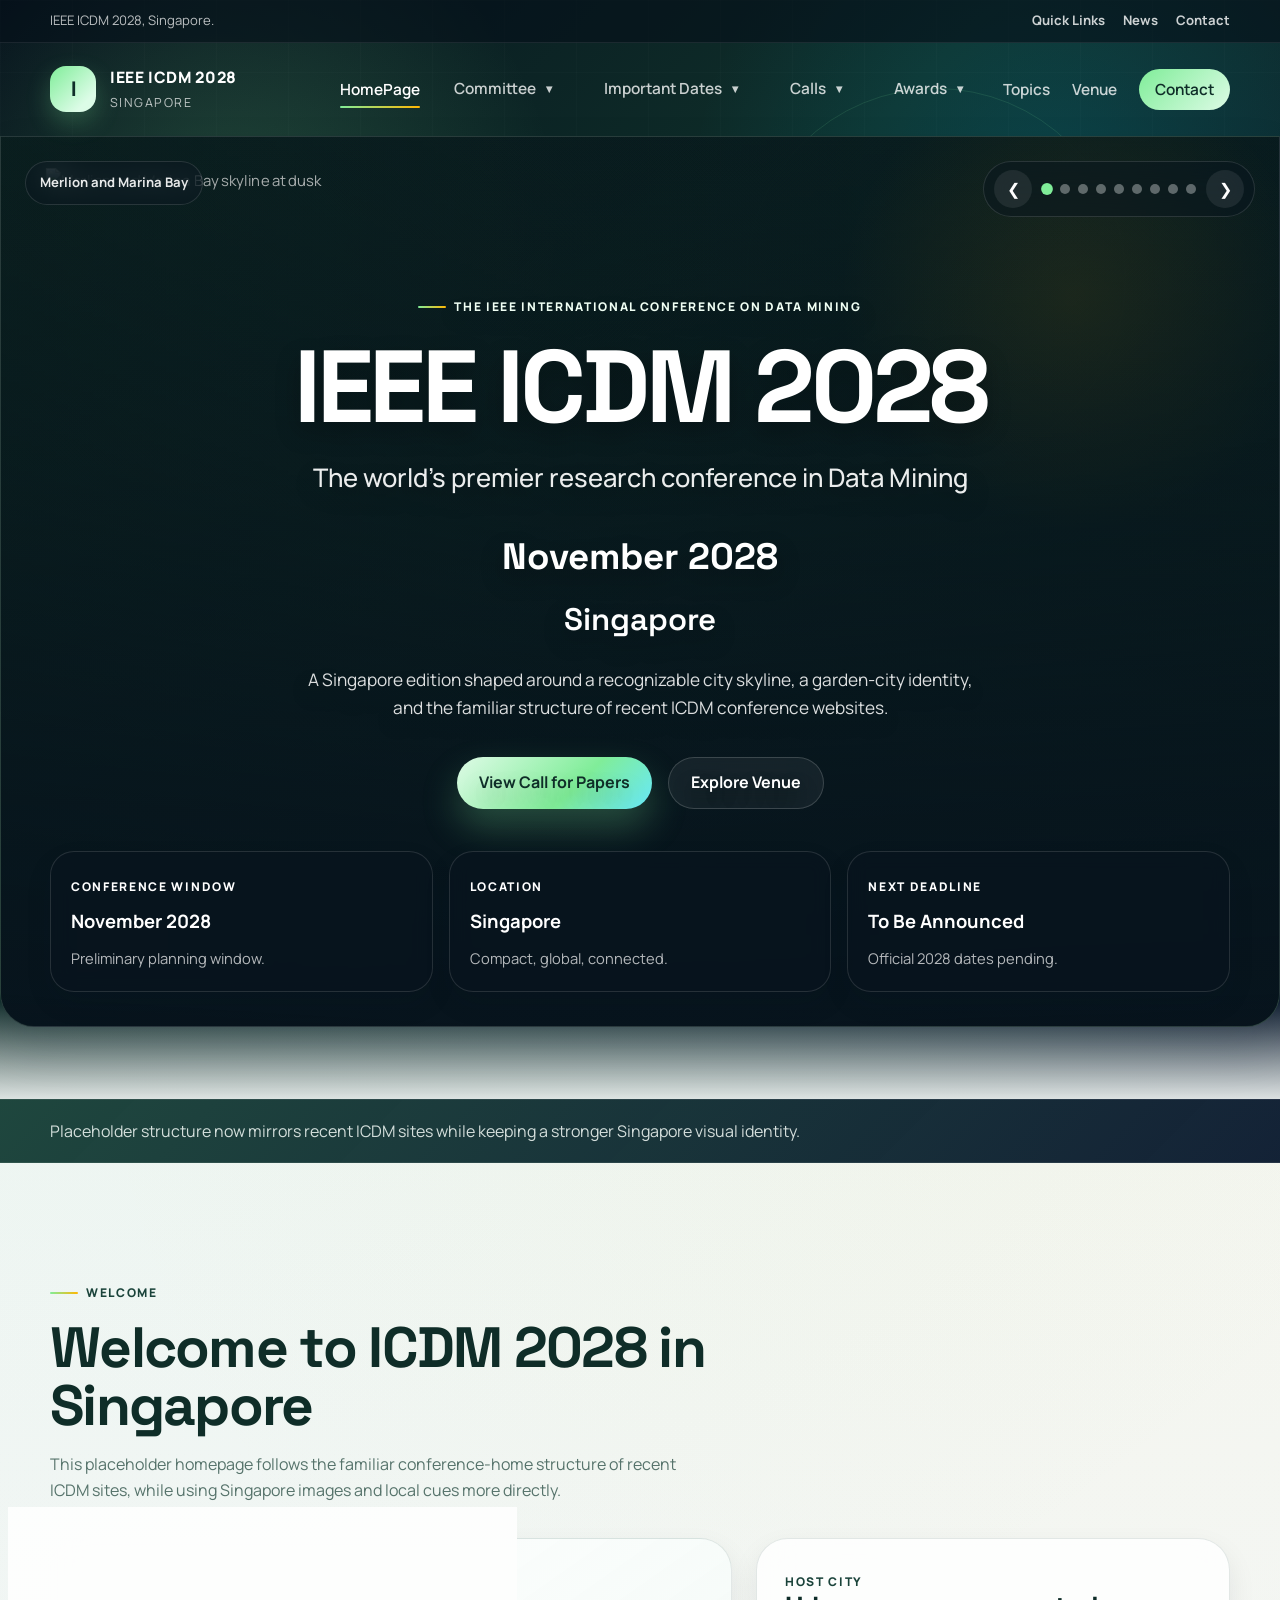
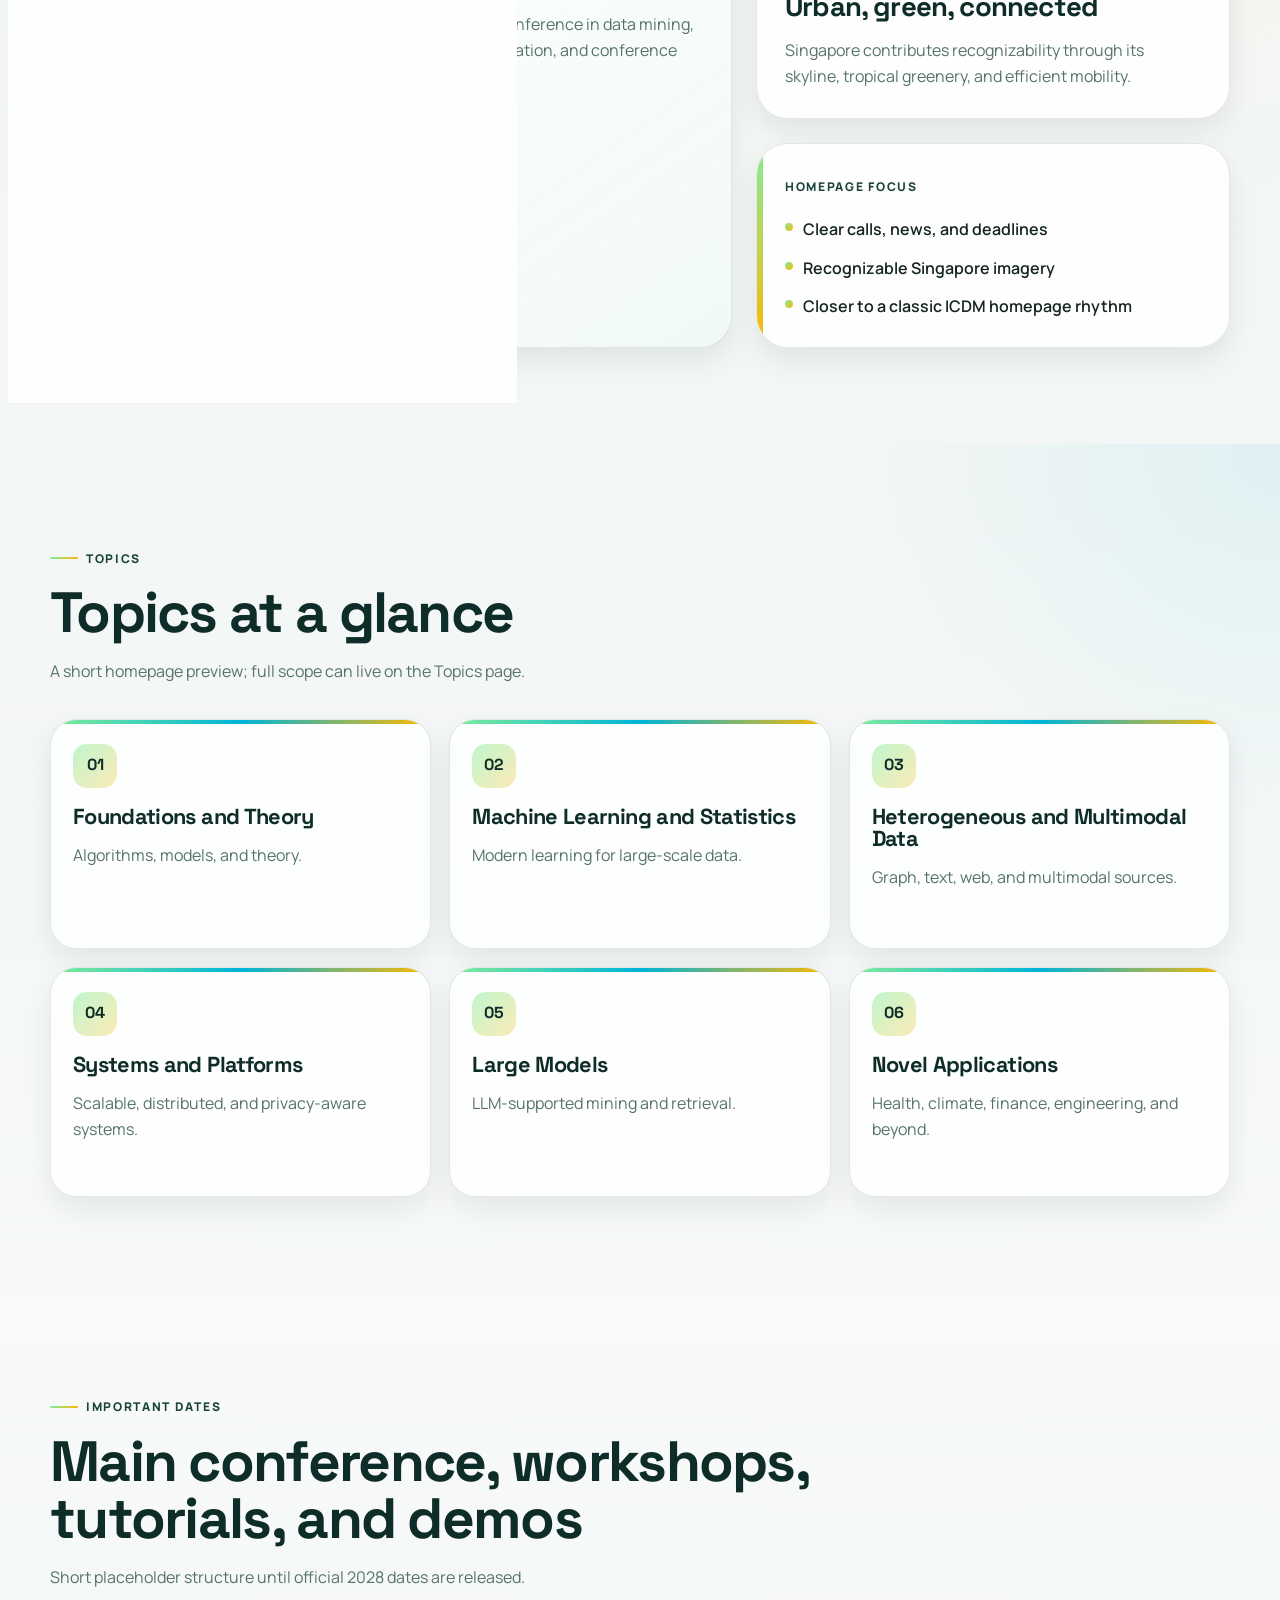
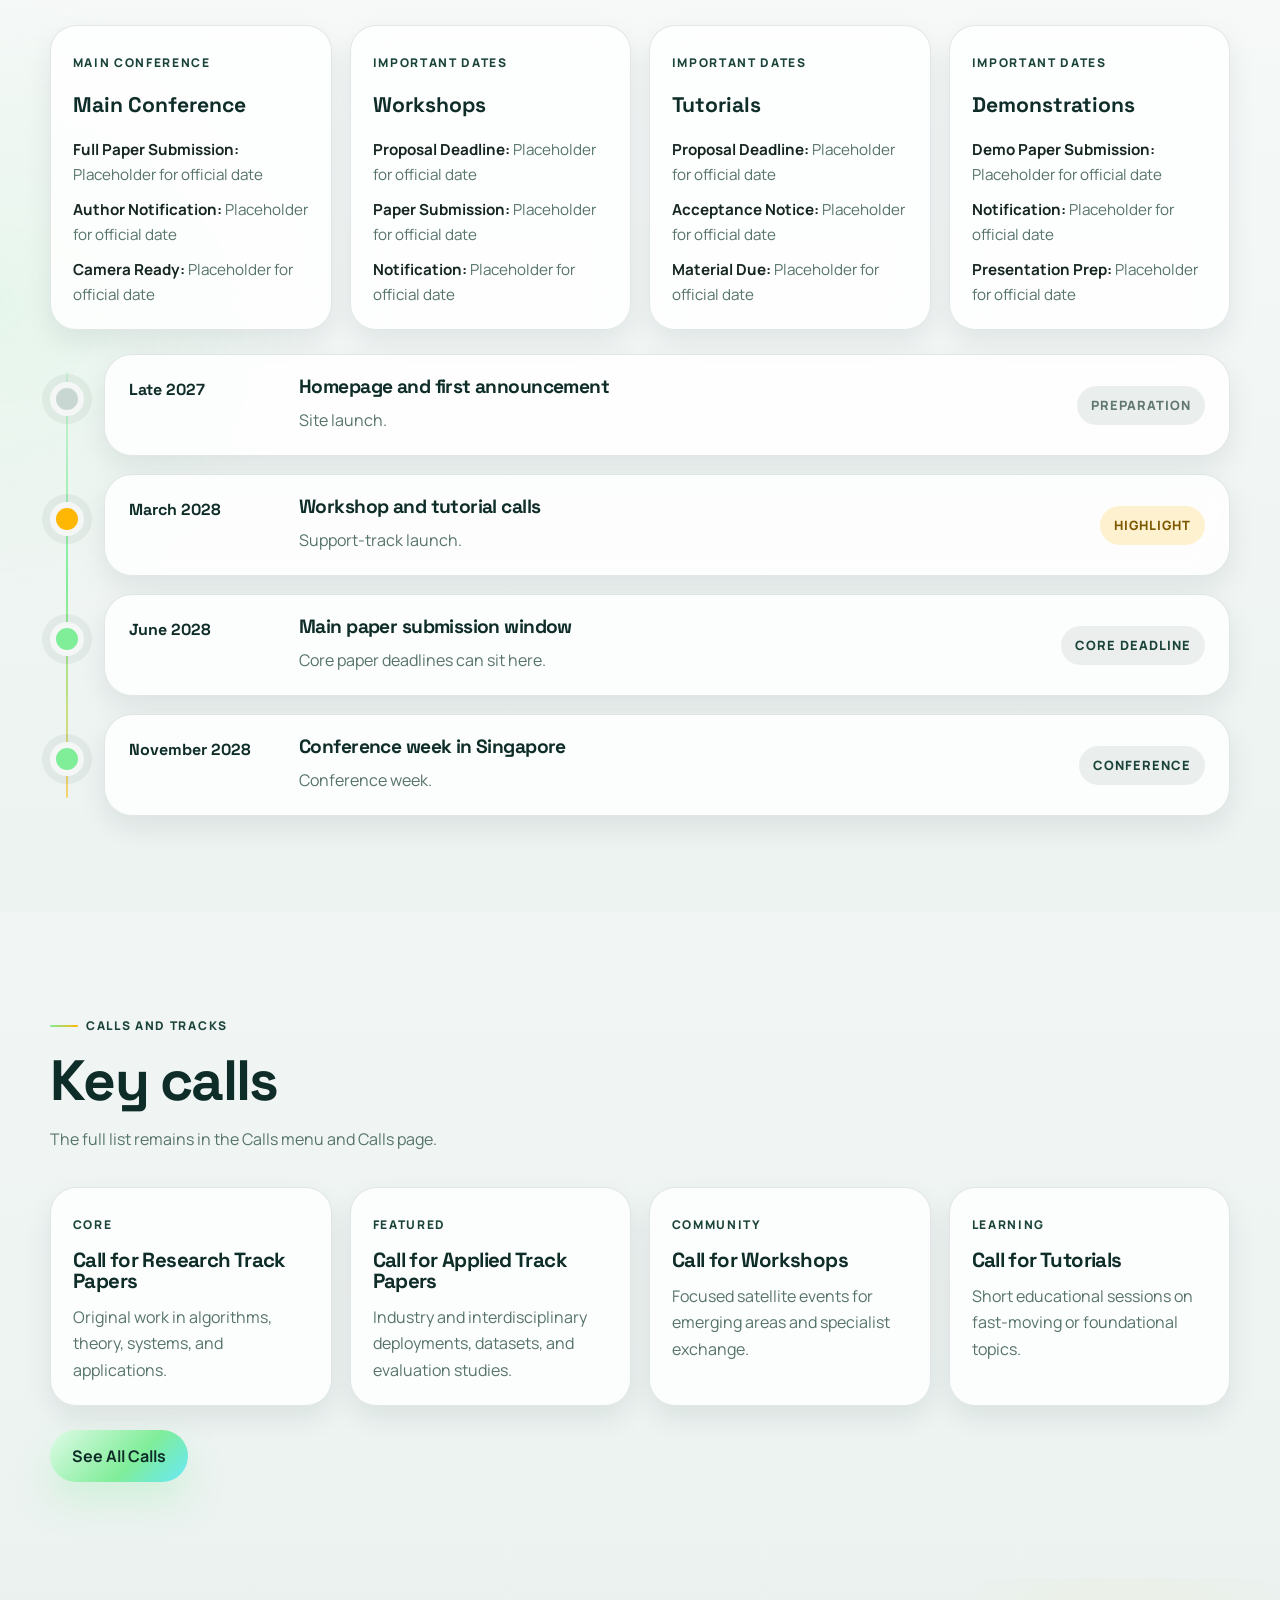
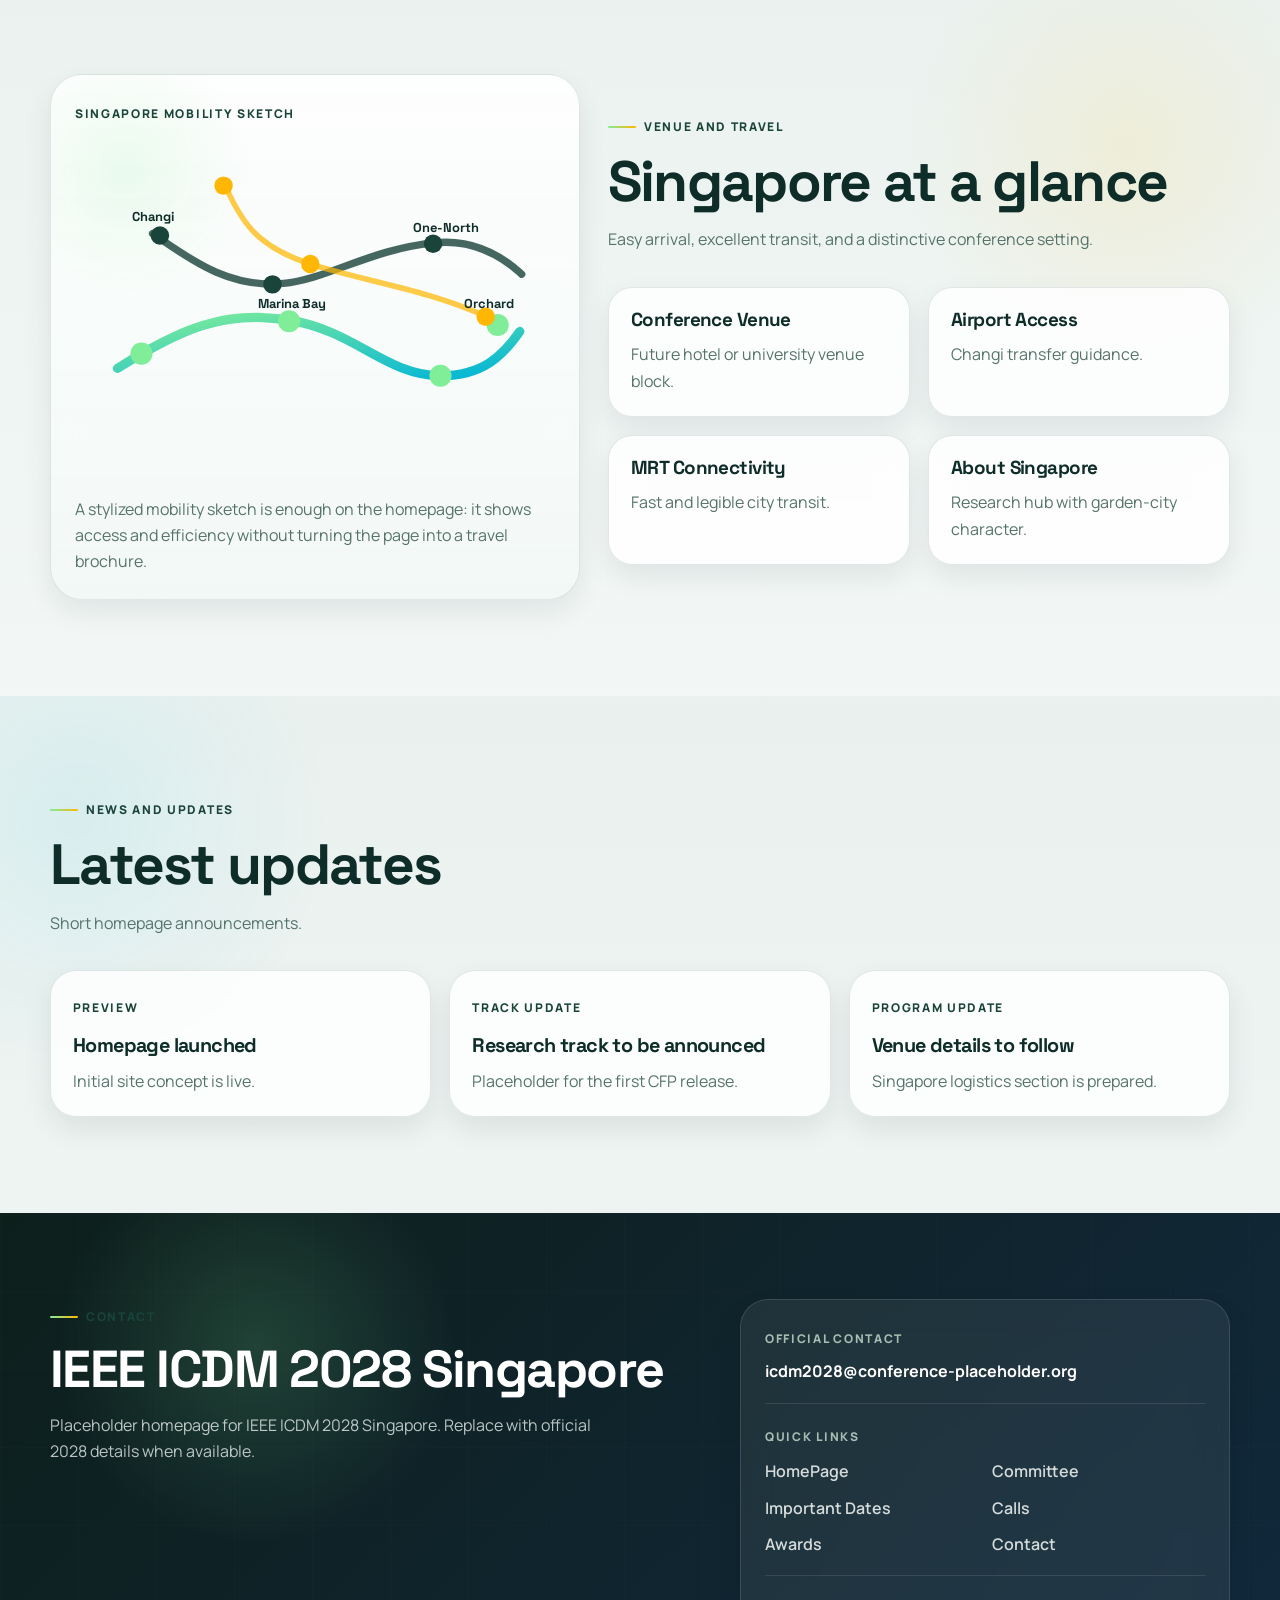
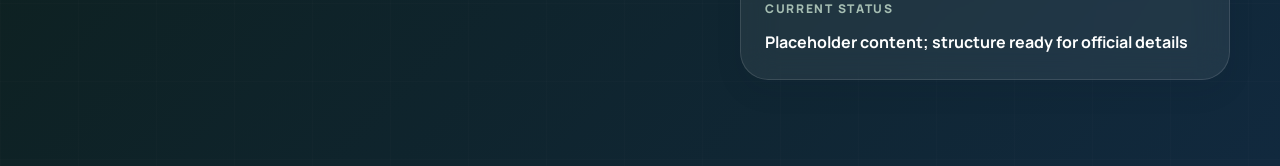
==== index.html @ 5e73f650 "Add files via upload" ====
<!DOCTYPE html>
<html lang="en">
<head>
  <meta charset="UTF-8">
  <meta name="viewport" content="width=device-width, initial-scale=1.0">
  <meta name="description" content="Preliminary ICDM 2028 Singapore website concept combining garden-city ecology and premium tech aesthetics.">
  <title>IEEE ICDM 2028 | Singapore</title>
  <link rel="preconnect" href="https://fonts.googleapis.com">
  <link rel="preconnect" href="https://fonts.gstatic.com" crossorigin>
  <link href="https://fonts.googleapis.com/css2?family=Manrope:wght@400;500;600;700;800&family=Space+Grotesk:wght@500;700&display=swap" rel="stylesheet">
  <link rel="stylesheet" href="./styles.css">
</head>
<body>
  <div class="site-shell">
    <header class="site-header" id="top">
      <div class="utility-bar">
        <div class="container utility-inner">
          <p class="utility-copy">IEEE ICDM 2028, Singapore.</p>
          <div class="utility-links">
            <a href="#quick-links">Quick Links</a>
            <a href="#news">News</a>
            <a href="#contact">Contact</a>
          </div>
        </div>
      </div>
      <div class="container header-inner">
        <a class="brand" href="#top" aria-label="ICDM 2028 home">
          <span class="brand-mark">I</span>
          <span class="brand-text">
            <strong>IEEE ICDM 2028</strong>
            <span>Singapore</span>
          </span>
        </a>
        <button class="menu-toggle" type="button" aria-expanded="false" aria-controls="site-nav">
          <span></span>
          <span></span>
          <span></span>
          <span class="sr-only">Toggle navigation</span>
        </button>
        <nav class="site-nav" id="site-nav" aria-label="Primary">
          <ul class="nav-list">
            <li class="nav-item"><a class="nav-link" href="./index.html">HomePage</a></li>
            <li class="nav-item has-menu">
              <div class="nav-combo">
                <a class="nav-link nav-link-parent" href="./committee.html">Committee</a>
                <button class="nav-caret submenu-toggle" type="button" aria-expanded="false" aria-label="Open Committee menu">&#9662;</button>
              </div>
              <div class="nav-dropdown">
                <a href="./committee.html#organization-committee">Organization Committee</a>
                <a href="./committee.html#steering-committee">Steering Committee</a>
                <a href="./committee.html#award-committee">Award Committee</a>
                <a href="./committee.html#local-committee">Local Committee</a>
                <a href="./committee.html#program-committee">Program Committee</a>
              </div>
            </li>
            <li class="nav-item has-menu">
              <div class="nav-combo">
                <a class="nav-link nav-link-parent" href="./important-dates.html">Important Dates</a>
                <button class="nav-caret submenu-toggle" type="button" aria-expanded="false" aria-label="Open Important Dates menu">&#9662;</button>
              </div>
              <div class="nav-dropdown">
                <a href="./important-dates.html#main-conference">Main Conference</a>
                <a href="./important-dates.html#workshops">Workshops</a>
                <a href="./important-dates.html#tutorials">Tutorials</a>
                <a href="./important-dates.html#demonstrations">Demonstrations</a>
              </div>
            </li>
            <li class="nav-item has-menu">
              <div class="nav-combo">
                <a class="nav-link nav-link-parent" href="./calls.html">Calls</a>
                <button class="nav-caret submenu-toggle" type="button" aria-expanded="false" aria-label="Open Calls menu">&#9662;</button>
              </div>
              <div class="nav-dropdown nav-dropdown-wide">
                <a href="./calls.html#call-for-research-track-papers">Call for Research Track Papers</a>
                <a href="./calls.html#call-for-applied-track-papers">Call for Applied Track Papers</a>
                <a href="./calls.html#call-for-workshops">Call for Workshops</a>
                <a href="./calls.html#call-for-tutorials">Call for Tutorials</a>
                <a href="./calls.html#call-for-demos">Call for Demos</a>
                <a href="./calls.html#call-for-bluesky-track-papers">Call for BlueSky Track Papers</a>
                <a href="./calls.html#call-for-phd-forum">Call for PhD Forum</a>
                <a href="./calls.html#call-for-education-forum">Call for Education Forum</a>
                <a href="./calls.html#call-for-teen-research-symposium-en">Call for Teen Research Symposium (EN)</a>
                <a href="./calls.html#call-for-teen-research-symposium-cn">Call for Teen Research Symposium (CN)</a>
                <a href="./calls.html#call-for-sponsorship-en">Call for Sponsorship (EN)</a>
                <a href="./calls.html#call-for-sponsorship-cn">Call for Sponsorship (CN)</a>
                <a href="./calls.html#call-for-paper-poster-png">Call for Paper Poster (png)</a>
              </div>
            </li>
            <li class="nav-item has-menu">
              <div class="nav-combo">
                <a class="nav-link nav-link-parent" href="./awards.html">Awards</a>
                <button class="nav-caret submenu-toggle" type="button" aria-expanded="false" aria-label="Open Awards menu">&#9662;</button>
              </div>
              <div class="nav-dropdown nav-dropdown-wide">
                <a href="./awards.html#icdm-tao-li-awards">ICDM Tao Li Awards</a>
                <a href="./awards.html#icdm-paper-awards">ICDM Paper Awards</a>
                <a href="./awards.html#icdm-contribution-awards">ICDM Contribution Awards</a>
                <a href="./awards.html#icdm-female-scholar-student-awards">ICDM Female Scholar/Student Awards</a>
                <a href="./awards.html#icdm-poster-awards">ICDM Poster Awards</a>
                <a href="./awards.html#icdm-education-awards">ICDM Education Awards</a>
                <a href="./awards.html#icdm-phd-forum-awards">ICDM PhD Forum Awards</a>
                <a href="./awards.html#icdm-teen-research-awards">ICDM Teen Research Awards</a>
                <a href="./awards.html#ccc-blue-sky-awards">CCC Blue-Sky Awards</a>
              </div>
            </li>
            <li class="nav-item"><a class="nav-link" href="./topics.html">Topics</a></li>
            <li class="nav-item"><a class="nav-link" href="./venue.html">Venue</a></li>
            <li class="nav-item"><a class="nav-link nav-link-accent" href="./contact.html">Contact</a></li>
          </ul>
        </nav>
      </div>
    </header>

    <main>
      <section class="hero">
        <div class="hero-grid" aria-hidden="true"></div>
        <div class="hero-orbit hero-orbit-a" aria-hidden="true"></div>
        <div class="hero-orbit hero-orbit-b" aria-hidden="true"></div>
        <div class="hero-banner" data-reveal>
          <div class="hero-banner-media" aria-label="Singapore background image slider">
            <figure class="hero-slide is-active" style="--slide-image: url('./assets/images/gallery-singapore-02.jpg');">
              <img class="hero-banner-photo" src="./assets/images/gallery-singapore-02.jpg" alt="Merlion and Marina Bay skyline at dusk" loading="eager" decoding="async" onerror="this.onerror=null;this.src='./assets/images/singapore-marina-fallback.svg';">
              <figcaption>Merlion and Marina Bay</figcaption>
            </figure>
            <figure class="hero-slide" style="--slide-image: url('./assets/images/gallery-singapore-03.jpg');">
              <img class="hero-banner-photo" src="./assets/images/gallery-singapore-03.jpg" alt="Jewel Rain Vortex viewed from the main atrium" loading="lazy" decoding="async" onerror="this.onerror=null;this.src='./assets/images/singapore-gardens-fallback.svg';">
              <figcaption>Jewel Rain Vortex</figcaption>
            </figure>
            <figure class="hero-slide" style="--slide-image: url('./assets/images/gallery-singapore-04.jpg');">
              <img class="hero-banner-photo" src="./assets/images/gallery-singapore-04.jpg" alt="Vertical greenery integrated into a modern Singapore building" loading="lazy" decoding="async">
              <figcaption>Vertical Greenery</figcaption>
            </figure>
            <figure class="hero-slide" style="--slide-image: url('./assets/images/gallery-singapore-01.jpg');">
              <img class="hero-banner-photo" src="./assets/images/gallery-singapore-01.jpg" alt="Colonial courtyard fountain in Singapore" loading="lazy" decoding="async">
              <figcaption>Courtyard Fountain</figcaption>
            </figure>
            <figure class="hero-slide" style="--slide-image: url('./assets/images/gallery-singapore-05.jpg');">
              <img class="hero-banner-photo" src="./assets/images/gallery-singapore-05.jpg" alt="Historic facade with colorful shutters in Singapore" loading="lazy" decoding="async">
              <figcaption>Colorful Facade</figcaption>
            </figure>
            <figure class="hero-slide" style="--slide-image: url('./assets/images/gallery-singapore-06.jpg');">
              <img class="hero-banner-photo" src="./assets/images/gallery-singapore-06.jpg" alt="Marina Bay Sands in close-up view" loading="lazy" decoding="async">
              <figcaption>Marina Bay Sands</figcaption>
            </figure>
            <figure class="hero-slide" style="--slide-image: url('./assets/images/gallery-singapore-07.jpg');">
              <img class="hero-banner-photo" src="./assets/images/gallery-singapore-07.jpg" alt="St. Andrew's Cathedral surrounded by greenery in Singapore" loading="lazy" decoding="async">
              <figcaption>St. Andrew's Cathedral</figcaption>
            </figure>
            <figure class="hero-slide" style="--slide-image: url('./assets/images/gallery-singapore-08.jpg');">
              <img class="hero-banner-photo" src="./assets/images/gallery-singapore-08.jpg" alt="Garden canopy framed by circular architecture in Singapore" loading="lazy" decoding="async">
              <figcaption>Garden Canopy</figcaption>
            </figure>
            <figure class="hero-slide" style="--slide-image: url('./assets/images/gallery-singapore-09.jpg');">
              <img class="hero-banner-photo" src="./assets/images/gallery-singapore-09.jpg" alt="Jewel Rain Vortex seen through tropical foliage" loading="lazy" decoding="async">
              <figcaption>Jewel Through the Trees</figcaption>
            </figure>
            <div class="hero-slider-controls">
              <button class="hero-slider-btn" type="button" data-hero-prev aria-label="Previous background image">&#10094;</button>
              <div class="hero-slider-dots" role="tablist" aria-label="Hero background images">
                <button class="hero-slider-dot is-active" type="button" data-hero-dot="0" aria-label="Show image 1" aria-current="true"></button>
                <button class="hero-slider-dot" type="button" data-hero-dot="1" aria-label="Show image 2"></button>
                <button class="hero-slider-dot" type="button" data-hero-dot="2" aria-label="Show image 3"></button>
                <button class="hero-slider-dot" type="button" data-hero-dot="3" aria-label="Show image 4"></button>
                <button class="hero-slider-dot" type="button" data-hero-dot="4" aria-label="Show image 5"></button>
                <button class="hero-slider-dot" type="button" data-hero-dot="5" aria-label="Show image 6"></button>
                <button class="hero-slider-dot" type="button" data-hero-dot="6" aria-label="Show image 7"></button>
                <button class="hero-slider-dot" type="button" data-hero-dot="7" aria-label="Show image 8"></button>
                <button class="hero-slider-dot" type="button" data-hero-dot="8" aria-label="Show image 9"></button>
              </div>
              <button class="hero-slider-btn" type="button" data-hero-next aria-label="Next background image">&#10095;</button>
            </div>
          </div>
          <div class="hero-banner-shade" aria-hidden="true"></div>
          <div class="container hero-banner-inner">
            <div class="hero-banner-copy">
              <span class="eyebrow">The IEEE International Conference on Data Mining</span>
              <h1>IEEE ICDM 2028</h1>
              <p class="hero-tagline">The world's premier research conference in Data Mining</p>
              <div class="hero-place">
                <strong>November 2028</strong>
                <span>Singapore</span>
              </div>
              <p class="hero-lead">
                A Singapore edition shaped around a recognizable city skyline, a garden-city identity, and the familiar structure of recent ICDM conference websites.
              </p>
              <div class="hero-actions">
                <a class="btn btn-primary" href="./calls.html">View Call for Papers</a>
                <a class="btn btn-secondary" href="./venue.html">Explore Venue</a>
              </div>
            </div>
            <div class="hero-stats">
              <article class="stat-card">
                <span class="stat-label">Conference Window</span>
                <strong>November 2028</strong>
                <p>Preliminary planning window.</p>
              </article>
              <article class="stat-card">
                <span class="stat-label">Location</span>
                <strong>Singapore</strong>
                <p>Compact, global, connected.</p>
              </article>
              <article class="stat-card stat-card-highlight">
                <span class="stat-label">Next Deadline</span>
                <strong>To Be Announced</strong>
                <p>Official 2028 dates pending.</p>
              </article>
            </div>
          </div>
        </div>
      </section>

      <section class="notice-band">
        <div class="container">
          <p>
            Placeholder structure now mirrors recent ICDM sites while keeping a stronger Singapore visual identity.
          </p>
        </div>
      </section>

      <section class="section section-overview" id="overview">
        <div class="container">
          <div class="section-head" data-reveal>
            <span class="section-kicker">Welcome</span>
            <h2 class="section-title">Welcome to ICDM 2028 in Singapore</h2>
            <p class="section-copy">This placeholder homepage follows the familiar conference-home structure of recent ICDM sites, while using Singapore images and local cues more directly.</p>
          </div>
          <div class="overview-grid">
            <article class="overview-card overview-card-main" data-reveal>
              <h3>Conference Snapshot</h3>
              <p>IEEE ICDM 2028 is framed here as a focused international conference in data mining, with direct access to committees, dates, calls, venue information, and conference updates.</p>
            </article>
            <aside class="overview-stack" data-reveal>
              <article class="overview-card">
                <span class="mini-label">Host City</span>
                <h3>Urban, green, connected</h3>
                <p>Singapore contributes recognizability through its skyline, tropical greenery, and efficient mobility.</p>
              </article>
              <article class="overview-card overview-card-accent">
                <span class="mini-label">Homepage Focus</span>
                <ul class="feature-list">
                  <li>Clear calls, news, and deadlines</li>
                  <li>Recognizable Singapore imagery</li>
                  <li>Closer to a classic ICDM homepage rhythm</li>
                </ul>
              </article>
            </aside>
          </div>
        </div>
      </section>

      <section class="section section-topics" id="topics">
        <div class="container">
          <div class="section-head" data-reveal>
            <span class="section-kicker">Topics</span>
            <h2 class="section-title">Topics at a glance</h2>
            <p class="section-copy">A short homepage preview; full scope can live on the Topics page.</p>
          </div>
          <div class="topic-grid">
            <article class="topic-card" data-reveal>
              <span class="topic-index">01</span>
              <h3>Foundations and Theory</h3>
              <p>Algorithms, models, and theory.</p>
            </article>
            <article class="topic-card" data-reveal>
              <span class="topic-index">02</span>
              <h3>Machine Learning and Statistics</h3>
              <p>Modern learning for large-scale data.</p>
            </article>
            <article class="topic-card" data-reveal>
              <span class="topic-index">03</span>
              <h3>Heterogeneous and Multimodal Data</h3>
              <p>Graph, text, web, and multimodal sources.</p>
            </article>
            <article class="topic-card" data-reveal>
              <span class="topic-index">04</span>
              <h3>Systems and Platforms</h3>
              <p>Scalable, distributed, and privacy-aware systems.</p>
            </article>
            <article class="topic-card" data-reveal>
              <span class="topic-index">05</span>
              <h3>Large Models</h3>
              <p>LLM-supported mining and retrieval.</p>
            </article>
            <article class="topic-card" data-reveal>
              <span class="topic-index">06</span>
              <h3>Novel Applications</h3>
              <p>Health, climate, finance, engineering, and beyond.</p>
            </article>
          </div>
        </div>
      </section>

      <section class="section section-dates" id="dates">
        <div class="container">
          <div class="section-head" data-reveal>
            <span class="section-kicker">Important Dates</span>
            <h2 class="section-title">Main conference, workshops, tutorials, and demos</h2>
            <p class="section-copy">Short placeholder structure until official 2028 dates are released.</p>
          </div>
          <div class="date-groups">
            <article class="date-panel" id="dates-main" data-reveal>
              <span class="mini-label">Main Conference</span>
              <h3>Main Conference</h3>
              <ul class="meta-list">
                <li><strong>Full Paper Submission:</strong> Placeholder for official date</li>
                <li><strong>Author Notification:</strong> Placeholder for official date</li>
                <li><strong>Camera Ready:</strong> Placeholder for official date</li>
              </ul>
            </article>
            <article class="date-panel" id="dates-workshop" data-reveal>
              <span class="mini-label">Important Dates</span>
              <h3>Workshops</h3>
              <ul class="meta-list">
                <li><strong>Proposal Deadline:</strong> Placeholder for official date</li>
                <li><strong>Paper Submission:</strong> Placeholder for official date</li>
                <li><strong>Notification:</strong> Placeholder for official date</li>
              </ul>
            </article>
            <article class="date-panel" id="dates-tutorial" data-reveal>
              <span class="mini-label">Important Dates</span>
              <h3>Tutorials</h3>
              <ul class="meta-list">
                <li><strong>Proposal Deadline:</strong> Placeholder for official date</li>
                <li><strong>Acceptance Notice:</strong> Placeholder for official date</li>
                <li><strong>Material Due:</strong> Placeholder for official date</li>
              </ul>
            </article>
            <article class="date-panel" id="dates-demo" data-reveal>
              <span class="mini-label">Important Dates</span>
              <h3>Demonstrations</h3>
              <ul class="meta-list">
                <li><strong>Demo Paper Submission:</strong> Placeholder for official date</li>
                <li><strong>Notification:</strong> Placeholder for official date</li>
                <li><strong>Presentation Prep:</strong> Placeholder for official date</li>
              </ul>
            </article>
          </div>
          <div class="timeline" data-reveal>
            <article class="timeline-item" data-state="done">
              <span class="timeline-dot" aria-hidden="true"></span>
              <div class="timeline-content">
                <div class="timeline-date">Late 2027</div>
                <div class="timeline-body">
                  <h3>Homepage and first announcement</h3>
                  <p>Site launch.</p>
                </div>
                <span class="timeline-status">Preparation</span>
              </div>
            </article>
            <article class="timeline-item" data-state="live">
              <span class="timeline-dot" aria-hidden="true"></span>
              <div class="timeline-content">
                <div class="timeline-date">March 2028</div>
                <div class="timeline-body">
                  <h3>Workshop and tutorial calls</h3>
                  <p>Support-track launch.</p>
                </div>
                <span class="timeline-status">Highlight</span>
              </div>
            </article>
            <article class="timeline-item" data-state="upcoming">
              <span class="timeline-dot" aria-hidden="true"></span>
              <div class="timeline-content">
                <div class="timeline-date">June 2028</div>
                <div class="timeline-body">
                  <h3>Main paper submission window</h3>
                  <p>Core paper deadlines can sit here.</p>
                </div>
                <span class="timeline-status">Core Deadline</span>
              </div>
            </article>
            <article class="timeline-item" data-state="upcoming">
              <span class="timeline-dot" aria-hidden="true"></span>
              <div class="timeline-content">
                <div class="timeline-date">November 2028</div>
                <div class="timeline-body">
                  <h3>Conference week in Singapore</h3>
                  <p>Conference week.</p>
                </div>
                <span class="timeline-status">Conference</span>
              </div>
            </article>
          </div>
        </div>
      </section>

      <section class="section section-calls" id="calls">
        <div class="container">
          <div class="section-head" data-reveal>
            <span class="section-kicker">Calls and Tracks</span>
            <h2 class="section-title">Key calls</h2>
            <p class="section-copy">The full list remains in the Calls menu and Calls page.</p>
          </div>
          <div class="call-grid">
            <article class="call-card" id="call-research" data-reveal><span class="pill">Core</span><h3>Call for Research Track Papers</h3><p>Original work in algorithms, theory, systems, and applications.</p></article>
            <article class="call-card" id="call-applied" data-reveal><span class="pill">Featured</span><h3>Call for Applied Track Papers</h3><p>Industry and interdisciplinary deployments, datasets, and evaluation studies.</p></article>
            <article class="call-card" id="call-workshops" data-reveal><span class="pill">Community</span><h3>Call for Workshops</h3><p>Focused satellite events for emerging areas and specialist exchange.</p></article>
            <article class="call-card" id="call-tutorials" data-reveal><span class="pill">Learning</span><h3>Call for Tutorials</h3><p>Short educational sessions on fast-moving or foundational topics.</p></article>
          </div>
          <div class="section-cta" data-reveal>
            <a class="btn btn-primary" href="./calls.html">See All Calls</a>
          </div>
        </div>
      </section>

      <section class="section section-venue" id="venue">
        <div class="container venue-grid">
          <div class="venue-visual" data-reveal>
            <div class="venue-map-card">
              <div class="map-label">Singapore Mobility Sketch</div>
              <svg viewBox="0 0 520 360" aria-hidden="true">
                <defs>
                  <linearGradient id="mrtGlow" x1="0%" y1="0%" x2="100%" y2="100%">
                    <stop offset="0%" stop-color="#80ED99"></stop>
                    <stop offset="100%" stop-color="#00B4D8"></stop>
                  </linearGradient>
                </defs>
                <path d="M46 242C114 200 160 178 234 190C304 202 338 250 396 250C442 250 464 228 482 202" fill="none" stroke="url(#mrtGlow)" stroke-width="10" stroke-linecap="round"></path>
                <path d="M84 96C120 120 164 156 226 150C272 146 322 112 390 106C430 102 460 118 484 140" fill="none" stroke="#1A433A" stroke-width="8" stroke-linecap="round" opacity="0.8"></path>
                <path d="M162 42C180 84 198 110 252 128C314 148 380 156 446 186" fill="none" stroke="#FFB703" stroke-width="6" stroke-linecap="round" opacity="0.72"></path>
                <circle cx="92" cy="98" r="10" fill="#1A433A"></circle>
                <circle cx="214" cy="151" r="10" fill="#1A433A"></circle>
                <circle cx="388" cy="107" r="10" fill="#1A433A"></circle>
                <circle cx="72" cy="226" r="12" fill="#80ED99"></circle>
                <circle cx="232" cy="191" r="12" fill="#80ED99"></circle>
                <circle cx="396" cy="250" r="12" fill="#80ED99"></circle>
                <circle cx="458" cy="195" r="12" fill="#80ED99"></circle>
                <circle cx="161" cy="44" r="10" fill="#FFB703"></circle>
                <circle cx="255" cy="129" r="10" fill="#FFB703"></circle>
                <circle cx="445" cy="186" r="10" fill="#FFB703"></circle>
                <text x="62" y="82">Changi</text>
                <text x="198" y="177">Marina Bay</text>
                <text x="366" y="94">One-North</text>
                <text x="421" y="177">Orchard</text>
              </svg>
              <p>
                A stylized mobility sketch is enough on the homepage: it shows access and efficiency without turning the page into a travel brochure.
              </p>
            </div>
          </div>
          <div class="venue-content">
            <div class="section-head" data-reveal>
              <span class="section-kicker">Venue and Travel</span>
              <h2 class="section-title">Singapore at a glance</h2>
              <p class="section-copy">Easy arrival, excellent transit, and a distinctive conference setting.</p>
            </div>
            <div class="travel-grid">
              <article class="travel-card" data-reveal><h3>Conference Venue</h3><p>Future hotel or university venue block.</p></article>
              <article class="travel-card" data-reveal><h3>Airport Access</h3><p>Changi transfer guidance.</p></article>
              <article class="travel-card" data-reveal><h3>MRT Connectivity</h3><p>Fast and legible city transit.</p></article>
              <article class="travel-card" data-reveal><h3>About Singapore</h3><p>Research hub with garden-city character.</p></article>
            </div>
          </div>
        </div>
      </section>

      <section class="section section-news" id="news">
        <div class="container">
          <div class="section-head" data-reveal>
            <span class="section-kicker">News and Updates</span>
            <h2 class="section-title">Latest updates</h2>
            <p class="section-copy">Short homepage announcements.</p>
          </div>
          <div class="news-grid">
            <article class="news-card" data-reveal><span class="news-date">Preview</span><h3>Homepage launched</h3><p>Initial site concept is live.</p></article>
            <article class="news-card" data-reveal><span class="news-date">Track Update</span><h3>Research track to be announced</h3><p>Placeholder for the first CFP release.</p></article>
            <article class="news-card" data-reveal><span class="news-date">Program Update</span><h3>Venue details to follow</h3><p>Singapore logistics section is prepared.</p></article>
          </div>
        </div>
      </section>
    </main>

    <footer class="site-footer" id="contact">
      <div class="container footer-grid">
        <div class="footer-copy">
          <span class="section-kicker">Contact</span>
          <h2>IEEE ICDM 2028 Singapore</h2>
          <p>
            Placeholder homepage for IEEE ICDM 2028 Singapore. Replace with official 2028 details when available.
          </p>
        </div>
        <div class="footer-panel">
          <div class="footer-item">
            <span class="footer-label">Official Contact</span>
            <strong>icdm2028@conference-placeholder.org</strong>
          </div>
          <div class="footer-item">
            <span class="footer-label">Quick Links</span>
            <div class="footer-links">
              <a href="./index.html">HomePage</a>
              <a href="./committee.html">Committee</a>
              <a href="./important-dates.html">Important Dates</a>
              <a href="./calls.html">Calls</a>
              <a href="./awards.html">Awards</a>
              <a href="./contact.html">Contact</a>
            </div>
          </div>
          <div class="footer-item">
            <span class="footer-label">Current Status</span>
            <strong>Placeholder content; structure ready for official details</strong>
          </div>
        </div>
      </div>
    </footer>
  </div>
  <script src="./script.js"></script>
</body>
</html>
---- styles.css ----
:root {
  --bg: #f4f7f6;
  --bg-soft: #e7f0ed;
  --bg-card: rgba(255, 255, 255, 0.82);
  --surface: #ffffff;
  --line: rgba(26, 67, 58, 0.12);
  --line-strong: rgba(26, 67, 58, 0.2);
  --text: #152521;
  --muted: #56736b;
  --forest: #1a433a;
  --forest-deep: #0f2d28;
  --navy: #0a192f;
  --mint: #80ed99;
  --aqua: #00b4d8;
  --gold: #ffb703;
  --shadow: 0 24px 48px rgba(8, 22, 32, 0.14);
  --shadow-soft: 0 12px 28px rgba(8, 22, 32, 0.08);
  --container: min(1180px, calc(100% - 48px));
}

*,
*::before,
*::after {
  box-sizing: border-box;
}

html {
  scroll-behavior: smooth;
}

body {
  margin: 0;
  font-family: "Manrope", sans-serif;
  color: var(--text);
  background:
    radial-gradient(circle at top left, rgba(91, 201, 140, 0.12), transparent 28%),
    radial-gradient(circle at 86% 14%, rgba(244, 211, 94, 0.07), transparent 18%),
    linear-gradient(180deg, #f7faf9 0%, var(--bg) 22%, var(--bg-soft) 100%);
  line-height: 1.65;
  -webkit-font-smoothing: antialiased;
  text-rendering: optimizeLegibility;
}

body.nav-open {
  overflow: hidden;
}

a {
  color: inherit;
  text-decoration: none;
}

button {
  font: inherit;
}

svg {
  display: block;
  width: 100%;
  height: auto;
}

.sr-only {
  position: absolute;
  width: 1px;
  height: 1px;
  padding: 0;
  margin: -1px;
  overflow: hidden;
  clip: rect(0, 0, 0, 0);
  border: 0;
}

.container {
  width: var(--container);
  margin: 0 auto;
}

.site-shell {
  overflow: clip;
}

.site-header {
  position: fixed;
  inset: 0 0 auto;
  z-index: 30;
  transition: background-color 180ms ease, box-shadow 180ms ease, backdrop-filter 180ms ease;
}

.site-header.is-scrolled {
  background: rgba(8, 20, 31, 0.74);
  box-shadow: 0 10px 30px rgba(0, 0, 0, 0.16);
  backdrop-filter: blur(16px);
}

.utility-bar {
  border-bottom: 1px solid rgba(255, 255, 255, 0.08);
  background: rgba(6, 16, 25, 0.64);
}

.utility-inner {
  display: flex;
  align-items: center;
  justify-content: space-between;
  gap: 18px;
  min-height: 42px;
}

.utility-copy {
  margin: 0;
  color: rgba(255, 255, 255, 0.72);
  font-size: 0.82rem;
}

.utility-links {
  display: flex;
  align-items: center;
  gap: 18px;
}

.utility-links a {
  color: rgba(255, 255, 255, 0.8);
  font-size: 0.82rem;
  font-weight: 700;
}

.header-inner {
  display: flex;
  align-items: center;
  justify-content: space-between;
  gap: 20px;
  min-height: 92px;
}

.brand {
  display: inline-flex;
  align-items: center;
  gap: 14px;
  color: #fff;
}

.brand-mark {
  display: inline-grid;
  place-items: center;
  width: 46px;
  height: 46px;
  border-radius: 16px;
  font-family: "Space Grotesk", sans-serif;
  font-size: 1.3rem;
  font-weight: 700;
  color: var(--forest-deep);
  background: linear-gradient(135deg, var(--mint), #dcfce7 78%);
  box-shadow: 0 10px 24px rgba(128, 237, 153, 0.24);
}

.brand-text {
  display: flex;
  flex-direction: column;
  gap: 2px;
}

.brand-text strong {
  font-size: 0.98rem;
  font-weight: 800;
  letter-spacing: 0.04em;
}

.brand-text span {
  font-size: 0.78rem;
  color: rgba(255, 255, 255, 0.72);
  letter-spacing: 0.12em;
  text-transform: uppercase;
}

.site-nav {
  display: flex;
  align-items: center;
}

.nav-list {
  display: flex;
  align-items: center;
  gap: 22px;
  margin: 0;
  padding: 0;
  list-style: none;
}

.nav-item {
  position: relative;
}

.nav-item.has-menu {
  z-index: 2;
}

.nav-item.has-menu::after {
  content: "";
  position: absolute;
  left: 0;
  right: 0;
  top: 100%;
  height: 18px;
  background: transparent;
}

.nav-combo {
  display: flex;
  align-items: center;
  gap: 4px;
  padding: 10px 12px;
  border-radius: 14px;
  transition: background-color 180ms ease;
}

.nav-item.has-menu:hover .nav-combo,
.nav-item.has-menu:focus-within .nav-combo,
.nav-item.has-menu.is-open .nav-combo {
  background: rgba(255, 255, 255, 0.08);
}

.submenu-toggle {
  border: 0;
  padding: 0;
  background: transparent;
  cursor: pointer;
}

.nav-caret {
  display: inline-flex;
  align-items: center;
  justify-content: center;
  min-width: 18px;
  color: rgba(255, 255, 255, 0.78);
  font-size: 0.72rem;
  font-weight: 800;
  transition: color 180ms ease, transform 180ms ease;
}

.nav-item.has-menu:hover .nav-caret,
.nav-item.has-menu:focus-within .nav-caret,
.nav-item.has-menu.is-open .nav-caret,
.nav-link-parent[aria-current="page"] + .nav-caret {
  color: #fff;
}

.nav-item.has-menu.is-open .nav-caret {
  transform: rotate(180deg);
}

.nav-dropdown {
  position: absolute;
  top: calc(100% + 8px);
  right: 0;
  display: grid;
  gap: 6px;
  min-width: 270px;
  padding: 16px;
  border: 1px solid rgba(255, 255, 255, 0.1);
  border-radius: 20px;
  background: rgba(9, 21, 31, 0.96);
  box-shadow: 0 24px 50px rgba(0, 0, 0, 0.28);
  backdrop-filter: blur(20px);
  opacity: 0;
  visibility: hidden;
  pointer-events: none;
  transform: translateY(4px);
  transition: opacity 180ms ease, transform 180ms ease, visibility 180ms ease;
}

.nav-dropdown a {
  display: block;
  padding: 10px 12px;
  border-radius: 14px;
  color: rgba(255, 255, 255, 0.84);
  font-size: 0.9rem;
  font-weight: 600;
}

.nav-dropdown a:hover,
.nav-dropdown a:focus-visible {
  background: rgba(128, 237, 153, 0.08);
  color: #fff;
}

.nav-dropdown-wide {
  min-width: 360px;
}

.nav-item.has-menu:hover .nav-dropdown,
.nav-item.has-menu:focus-within .nav-dropdown,
.nav-item.has-menu.is-open .nav-dropdown {
  opacity: 1;
  visibility: visible;
  pointer-events: auto;
  transform: translateY(0);
}

.nav-link {
  position: relative;
  color: rgba(255, 255, 255, 0.78);
  font-size: 0.96rem;
  font-weight: 600;
  transition: color 180ms ease;
}

.nav-link::after {
  content: "";
  position: absolute;
  left: 0;
  right: 0;
  bottom: -8px;
  height: 2px;
  border-radius: 999px;
  background: linear-gradient(90deg, var(--mint), var(--gold));
  transform: scaleX(0);
  transform-origin: left;
  transition: transform 180ms ease;
}

.nav-link:hover,
.nav-link:focus-visible,
.nav-link[aria-current="page"] {
  color: #fff;
}

.nav-link:hover::after,
.nav-link:focus-visible::after,
.nav-link[aria-current="page"]::after {
  transform: scaleX(1);
}

.nav-link-accent {
  padding: 10px 16px;
  border-radius: 999px;
  color: var(--forest-deep);
  background: linear-gradient(135deg, var(--mint), #ddfbe6);
}

.nav-link-accent[aria-current="page"] {
  color: var(--forest-deep);
}

.nav-link-accent::after {
  display: none;
}

.menu-toggle {
  display: none;
  width: 50px;
  height: 50px;
  border: 1px solid rgba(255, 255, 255, 0.14);
  border-radius: 16px;
  background: rgba(255, 255, 255, 0.04);
  cursor: pointer;
}

.menu-toggle span {
  display: block;
  width: 22px;
  height: 2px;
  margin: 5px auto;
  background: #fff;
  border-radius: 999px;
  transition: transform 180ms ease, opacity 180ms ease;
}

.hero {
  position: relative;
  min-height: auto;
  padding: 136px 0 72px;
  color: #fff;
  background:
    radial-gradient(circle at 18% 20%, rgba(128, 237, 153, 0.2), transparent 24%),
    radial-gradient(circle at 82% 18%, rgba(0, 180, 216, 0.18), transparent 26%),
    linear-gradient(135deg, #07131d 0%, #0f2f2a 42%, #0a192f 100%);
}

.hero::after {
  content: "";
  position: absolute;
  left: 0;
  right: 0;
  bottom: -1px;
  height: 160px;
  background:
    linear-gradient(180deg, rgba(7, 19, 29, 0) 0%, rgba(7, 19, 29, 0.14) 36%, rgba(244, 247, 246, 0.9) 100%),
    radial-gradient(120% 180px at 50% 100%, rgba(128, 237, 153, 0.18), transparent 58%);
  pointer-events: none;
}

.hero-grid {
  position: absolute;
  inset: 0;
  background-image:
    linear-gradient(rgba(255, 255, 255, 0.05) 1px, transparent 1px),
    linear-gradient(90deg, rgba(255, 255, 255, 0.05) 1px, transparent 1px);
  background-size: 72px 72px;
  mask-image: linear-gradient(180deg, rgba(0, 0, 0, 0.78), transparent 86%);
  opacity: 0.45;
}

.hero-orbit {
  position: absolute;
  border-radius: 999px;
  border: 1px solid rgba(128, 237, 153, 0.12);
}

.hero-orbit-a {
  top: 88px;
  right: 12%;
  width: 380px;
  height: 380px;
}

.hero-orbit-b {
  left: -80px;
  bottom: 120px;
  width: 280px;
  height: 280px;
}

.hero-layout {
  position: relative;
  z-index: 2;
  display: grid;
  grid-template-columns: minmax(0, 1.02fr) minmax(0, 0.98fr);
  gap: 46px;
  align-items: center;
}

.hero-banner {
  position: relative;
  z-index: 2;
  min-height: min(860px, calc(100vh - 34px));
  overflow: hidden;
  border: 1px solid rgba(255, 255, 255, 0.12);
  border-radius: 0 0 34px 34px;
  background:
    linear-gradient(135deg, rgba(8, 22, 31, 0.94), rgba(12, 39, 33, 0.92));
  box-shadow: var(--shadow);
}

.hero-banner::before {
  content: "";
  position: absolute;
  inset: 0;
  background:
    linear-gradient(90deg, rgba(18, 56, 46, 0.42) 0%, rgba(18, 56, 46, 0.16) 44%, rgba(10, 25, 47, 0.14) 100%),
    radial-gradient(circle at 84% 18%, rgba(255, 183, 3, 0.16), transparent 18%);
  pointer-events: none;
}

.hero-banner-media,
.hero-banner-shade {
  position: absolute;
  inset: 0;
}

.hero-banner-media {
  overflow: hidden;
}

.hero-slide {
  position: absolute;
  inset: 0;
  margin: 0;
  opacity: 0;
  transition: opacity 520ms ease;
  background:
    linear-gradient(180deg, rgba(8, 18, 26, 0.08), rgba(8, 18, 26, 0.18)),
    var(--slide-image),
    url("./assets/images/singapore-marina-fallback.svg");
  background-size: cover, cover, cover;
  background-position: center, center 44%, center;
}

.hero-slide.is-active {
  opacity: 1;
}

.hero-slide figcaption {
  position: absolute;
  left: 24px;
  top: 24px;
  z-index: 1;
  padding: 10px 14px;
  border-radius: 999px;
  color: rgba(255, 255, 255, 0.9);
  font-size: 0.82rem;
  font-weight: 700;
  background: rgba(9, 21, 31, 0.5);
  border: 1px solid rgba(255, 255, 255, 0.12);
  backdrop-filter: blur(14px);
}

.hero-banner-photo {
  display: block;
  width: 100%;
  height: 100%;
  object-fit: contain;
  object-position: center 58%;
  transform: scale(0.93);
  opacity: 0.98;
}

.hero-banner-shade {
  background:
    linear-gradient(180deg, rgba(7, 19, 29, 0.08) 0%, rgba(7, 19, 29, 0.34) 38%, rgba(7, 19, 29, 0.74) 76%, rgba(7, 19, 29, 0.9) 100%),
    linear-gradient(90deg, rgba(8, 24, 20, 0.34) 0%, rgba(8, 24, 20, 0.16) 44%, rgba(8, 24, 20, 0.28) 100%);
}

.hero-slider-controls {
  position: absolute;
  right: 24px;
  top: 24px;
  z-index: 2;
  display: flex;
  align-items: center;
  gap: 10px;
  padding: 8px 10px;
  border-radius: 999px;
  background: rgba(9, 21, 31, 0.42);
  border: 1px solid rgba(255, 255, 255, 0.12);
  backdrop-filter: blur(14px);
}

.hero-slider-btn {
  width: 38px;
  height: 38px;
  border: 0;
  border-radius: 999px;
  color: #fff;
  background: rgba(255, 255, 255, 0.08);
  cursor: pointer;
  transition: background-color 180ms ease, transform 180ms ease;
}

.hero-slider-btn:hover,
.hero-slider-btn:focus-visible {
  background: rgba(255, 255, 255, 0.18);
  transform: translateY(-1px);
}

.hero-slider-dots {
  display: flex;
  align-items: center;
  gap: 8px;
}

.hero-slider-dot {
  width: 10px;
  height: 10px;
  padding: 0;
  border: 0;
  border-radius: 999px;
  background: rgba(255, 255, 255, 0.34);
  cursor: pointer;
  transition: transform 180ms ease, background-color 180ms ease;
}

.hero-slider-dot.is-active,
.hero-slider-dot[aria-current="true"] {
  background: var(--mint);
  transform: scale(1.18);
}

.hero-banner-inner {
  position: relative;
  z-index: 1;
  display: flex;
  flex-direction: column;
  justify-content: flex-end;
  min-height: inherit;
  padding: 152px 0 34px;
}

.hero-banner-copy,
.hero-stats {
  position: relative;
  z-index: 1;
}

.hero-banner-copy {
  max-width: 860px;
  margin: 0 auto;
  text-align: center;
  text-shadow: 0 10px 24px rgba(0, 0, 0, 0.32);
}

.hero-banner .eyebrow {
  justify-content: center;
  color: #f0fff4;
}

.hero-banner-copy h1 {
  margin: 0;
  font-family: "Space Grotesk", sans-serif;
  font-size: clamp(3.7rem, 8vw, 6.4rem);
  line-height: 0.98;
  letter-spacing: -0.04em;
}

.hero-tagline {
  margin: 20px auto 0;
  color: rgba(255, 255, 255, 0.92);
  font-size: clamp(1.2rem, 2vw, 1.75rem);
  font-weight: 500;
}

.hero-place {
  display: grid;
  gap: 6px;
  margin-top: 28px;
}

.hero-place strong,
.hero-place span {
  display: block;
  color: #fff;
  font-family: "Space Grotesk", sans-serif;
  font-size: clamp(1.4rem, 3vw, 2.3rem);
  font-weight: 700;
}

.hero-place span {
  font-size: clamp(1.2rem, 2.6vw, 1.95rem);
  font-weight: 600;
}

.eyebrow,
.section-kicker,
.mini-label,
.map-label,
.pill,
.news-date,
.stat-label,
.footer-label {
  display: inline-flex;
  align-items: center;
  gap: 8px;
  letter-spacing: 0.14em;
  text-transform: uppercase;
  font-size: 0.75rem;
  font-weight: 800;
}

.eyebrow {
  margin-bottom: 20px;
  color: #d6f7de;
}

.eyebrow::before,
.section-kicker::before {
  content: "";
  width: 28px;
  height: 2px;
  border-radius: 999px;
  background: linear-gradient(90deg, var(--mint), var(--gold));
}

.hero-copy h1,
.section-title,
.overview-card h3,
.topic-card h3,
.timeline-body h3,
.call-card h3,
.travel-card h3,
.news-card h3,
.footer-copy h2 {
  margin: 0;
  font-family: "Space Grotesk", sans-serif;
  line-height: 1.02;
  letter-spacing: -0.03em;
}

.hero-copy h1 {
  max-width: 11ch;
  font-size: clamp(3.2rem, 8vw, 6.2rem);
}

.hero-copy h1 span {
  display: block;
  margin-top: 14px;
  color: transparent;
  background: linear-gradient(135deg, #ecfff1 8%, var(--mint) 42%, #7fe7ff 72%, var(--gold) 100%);
  -webkit-background-clip: text;
  background-clip: text;
}

.hero-lead {
  max-width: 61ch;
  margin: 26px 0 0;
  color: rgba(255, 255, 255, 0.82);
  font-size: 1.08rem;
}

.hero-banner .hero-lead {
  margin: 20px auto 0;
  color: rgba(255, 255, 255, 0.86);
}

.hero-actions {
  display: flex;
  flex-wrap: wrap;
  gap: 16px;
  margin-top: 34px;
}

.hero-banner .hero-actions {
  justify-content: center;
}

.btn {
  position: relative;
  display: inline-flex;
  align-items: center;
  justify-content: center;
  min-height: 52px;
  padding: 0 22px;
  border-radius: 999px;
  font-weight: 700;
  overflow: hidden;
  isolation: isolate;
  transition: transform 180ms ease, box-shadow 180ms ease;
}

.btn::before {
  content: "";
  position: absolute;
  inset: 0;
  transform: translateX(-110%);
  background: linear-gradient(120deg, transparent 0%, rgba(255, 255, 255, 0.3) 46%, transparent 100%);
  transition: transform 240ms ease;
}

.btn:hover,
.btn:focus-visible {
  transform: translateY(-2px);
}

.btn:hover::before,
.btn:focus-visible::before {
  transform: translateX(110%);
}

.btn-primary {
  color: var(--forest-deep);
  background: linear-gradient(135deg, #dffbe7 0%, var(--mint) 60%, #67e8f9 100%);
  box-shadow: 0 18px 36px rgba(128, 237, 153, 0.26);
}

.btn-secondary {
  border: 1px solid rgba(255, 255, 255, 0.16);
  color: #fff;
  background: rgba(255, 255, 255, 0.06);
  backdrop-filter: blur(14px);
}

.hero-stats {
  display: grid;
  grid-template-columns: repeat(3, minmax(0, 1fr));
  gap: 16px;
  margin-top: 42px;
}

.hero-banner .hero-stats {
  margin-top: 42px;
}

.stat-card {
  padding: 20px;
  border: 1px solid rgba(255, 255, 255, 0.12);
  border-radius: 24px;
  background: rgba(255, 255, 255, 0.06);
  backdrop-filter: blur(14px);
  box-shadow: var(--shadow-soft);
}

.stat-card strong {
  display: block;
  margin-top: 8px;
  font-size: 1.15rem;
}

.stat-card p {
  margin: 10px 0 0;
  color: rgba(255, 255, 255, 0.7);
  font-size: 0.92rem;
}

.stat-card-highlight {
  background: linear-gradient(180deg, rgba(255, 183, 3, 0.12), rgba(255, 255, 255, 0.08));
}

.hero-banner .stat-card {
  background: rgba(9, 21, 31, 0.46);
  backdrop-filter: blur(10px);
}

.visual-panel,
.visual-note {
  border: 1px solid rgba(255, 255, 255, 0.12);
  background: rgba(255, 255, 255, 0.06);
  backdrop-filter: blur(18px);
  box-shadow: var(--shadow);
}

.visual-panel {
  display: flex;
  flex-wrap: wrap;
  gap: 10px;
  padding: 18px;
  border-radius: 24px 24px 18px 18px;
}

.visual-chip {
  padding: 8px 12px;
  border-radius: 999px;
  color: rgba(255, 255, 255, 0.9);
  background: rgba(255, 255, 255, 0.08);
  font-size: 0.82rem;
  font-weight: 700;
}

.hero-photo-stack {
  position: relative;
  display: grid;
  gap: 16px;
  margin-top: 14px;
}

.hero-photo {
  margin: 0;
  overflow: hidden;
  border: 1px solid rgba(255, 255, 255, 0.12);
  box-shadow: var(--shadow);
  background: rgba(255, 255, 255, 0.06);
}

.hero-photo img {
  display: block;
  width: 100%;
  height: 100%;
  object-fit: cover;
}

.hero-photo-main {
  height: 390px;
  border-radius: 30px;
}

.hero-photo-landscape {
  position: relative;
}

.hero-photo-side {
  position: absolute;
  right: -22px;
  bottom: -34px;
  width: 44%;
  height: 208px;
  border-radius: 26px;
}

.hero-photo-caption {
  position: absolute;
  left: 20px;
  right: 20px;
  bottom: 22px;
  z-index: 1;
  padding: 16px 18px;
  border-radius: 20px;
  border: 1px solid rgba(255, 255, 255, 0.12);
  background: linear-gradient(180deg, rgba(9, 21, 31, 0.32), rgba(9, 21, 31, 0.68));
  backdrop-filter: blur(16px);
  box-shadow: var(--shadow-soft);
}

.hero-photo-caption strong {
  display: block;
  color: #fff;
  font-size: 1rem;
}

.hero-photo-caption p {
  margin: 8px 0 0;
  color: rgba(255, 255, 255, 0.78);
  font-size: 0.92rem;
}

.hero-graphic {
  margin-top: 14px;
  padding: 18px;
  border-radius: 28px;
  border: 1px solid rgba(255, 255, 255, 0.12);
  background:
    radial-gradient(circle at 16% 24%, rgba(128, 237, 153, 0.14), transparent 22%),
    linear-gradient(180deg, rgba(255, 255, 255, 0.06), rgba(255, 255, 255, 0.03));
  backdrop-filter: blur(18px);
  box-shadow: var(--shadow);
}

.graphic-silhouette rect,
.graphic-marina rect,
.graphic-marina path,
.graphic-tree path,
.graphic-wheel circle,
.graphic-wheel path,
.graphic-ground {
  fill: rgba(255, 255, 255, 0.08);
  stroke: rgba(255, 255, 255, 0.42);
  stroke-width: 2;
}

.graphic-tree path:last-child,
.graphic-tree path:nth-child(3),
.graphic-tree path:nth-child(4) {
  fill: none;
}

.graphic-network circle {
  fill: var(--mint);
  stroke: rgba(255, 255, 255, 0.5);
  stroke-width: 1.4;
}

.network-line {
  fill: none;
  stroke: url(#lineGlow);
  stroke-width: 2.3;
  stroke-linecap: round;
  stroke-dasharray: 6 10;
  animation: networkPulse 16s linear infinite;
}

.visual-note {
  margin-top: 14px;
  padding: 18px 20px;
  border-radius: 18px 18px 28px 28px;
}

.visual-note strong {
  font-size: 1rem;
}

.visual-note p {
  margin: 8px 0 0;
  color: rgba(255, 255, 255, 0.74);
  font-size: 0.94rem;
}

.hero-landmarks {
  display: grid;
  grid-template-columns: repeat(3, minmax(0, 1fr));
  gap: 12px;
  margin-top: 14px;
}

.landmark-badge {
  padding: 16px 14px;
  border: 1px solid rgba(255, 255, 255, 0.12);
  border-radius: 22px;
  background: linear-gradient(180deg, rgba(255, 255, 255, 0.08), rgba(255, 255, 255, 0.04));
  backdrop-filter: blur(16px);
  box-shadow: var(--shadow-soft);
}

.landmark-badge svg {
  width: 92px;
}

.landmark-badge rect,
.landmark-badge svg > path:not(.badge-line):not(.badge-stroke) {
  fill: rgba(255, 255, 255, 0.08);
  stroke: rgba(236, 255, 241, 0.76);
  stroke-width: 1.8;
}

.badge-line {
  fill: none;
  stroke: rgba(255, 255, 255, 0.26);
  stroke-width: 1.5;
}

.badge-stroke {
  fill: none;
  stroke: rgba(128, 237, 153, 0.92);
  stroke-width: 2;
  stroke-linecap: round;
  stroke-linejoin: round;
}

.landmark-badge strong {
  display: block;
  margin-top: 12px;
  color: #fff;
  font-size: 0.94rem;
}

.notice-band {
  position: relative;
  z-index: 3;
  background: linear-gradient(135deg, rgba(26, 67, 58, 0.98), rgba(10, 25, 47, 0.96));
  border-top: 1px solid rgba(255, 255, 255, 0.08);
  border-bottom: 1px solid rgba(255, 255, 255, 0.08);
}

.notice-band p {
  margin: 0;
  padding: 18px 0;
  color: rgba(242, 249, 246, 0.86);
}

.notice-band strong {
  color: #fff8d5;
}

.page-hero {
  position: relative;
  padding: 168px 0 68px;
  color: #fff;
  background:
    radial-gradient(circle at 16% 18%, rgba(128, 237, 153, 0.18), transparent 24%),
    radial-gradient(circle at 82% 12%, rgba(0, 180, 216, 0.16), transparent 24%),
    linear-gradient(135deg, #081521 0%, #13352f 42%, #10243d 100%);
}

.page-hero::after {
  content: "";
  position: absolute;
  left: 0;
  right: 0;
  bottom: -1px;
  height: 120px;
  background:
    linear-gradient(180deg, rgba(8, 21, 33, 0) 0%, rgba(244, 247, 246, 0.9) 100%);
  pointer-events: none;
}

.page-hero-layout {
  position: relative;
  z-index: 1;
  display: grid;
  grid-template-columns: minmax(0, 1.08fr) minmax(300px, 0.72fr);
  gap: 28px;
  align-items: start;
}

.page-title {
  margin: 18px 0 0;
  font-family: "Space Grotesk", sans-serif;
  font-size: clamp(2.6rem, 7vw, 4.8rem);
  line-height: 1;
  letter-spacing: -0.04em;
}

.page-lead {
  max-width: 64ch;
  margin: 18px 0 0;
  color: rgba(255, 255, 255, 0.82);
  font-size: 1.06rem;
}

.page-summary-card {
  padding: 24px;
  border-radius: 28px;
  border: 1px solid rgba(255, 255, 255, 0.12);
  background: rgba(255, 255, 255, 0.07);
  box-shadow: var(--shadow);
  backdrop-filter: blur(18px);
}

.page-summary-card .meta-list li,
.page-summary-card p {
  color: rgba(255, 255, 255, 0.76);
}

.page-summary-card .meta-list strong {
  color: #fff;
}

.page-actions {
  display: flex;
  flex-wrap: wrap;
  gap: 14px;
  margin-top: 28px;
}

.section-note {
  max-width: 860px;
  margin-top: 20px;
  padding: 22px 24px;
  border-radius: 26px;
  background: rgba(255, 255, 255, 0.72);
  border: 1px solid var(--line);
  box-shadow: var(--shadow-soft);
}

.section-note p {
  margin: 0;
  color: var(--muted);
}

.section {
  position: relative;
  padding: 96px 0;
}

.section-overview {
  padding-top: 112px;
}

.section-head {
  max-width: 780px;
  margin-bottom: 34px;
}

.section-kicker {
  color: var(--forest);
}

.section-title {
  margin-top: 16px;
  font-size: clamp(2rem, 5vw, 3.55rem);
  color: var(--forest-deep);
}

.section-copy {
  max-width: 66ch;
  margin: 16px 0 0;
  color: var(--muted);
  font-size: 1rem;
}

.overview-grid {
  display: grid;
  grid-template-columns: minmax(0, 1.18fr) minmax(300px, 0.82fr);
  gap: 24px;
}

.overview-stack {
  display: grid;
  gap: 24px;
}

.overview-card,
.date-panel,
.committee-card,
.topic-card,
.timeline-content,
.call-card,
.award-card,
.travel-card,
.news-card,
.footer-panel,
.venue-map-card {
  background: var(--bg-card);
  border: 1px solid var(--line);
  box-shadow: var(--shadow-soft);
  backdrop-filter: blur(16px);
}

.overview-card {
  padding: 28px;
  border-radius: 32px;
}

.overview-card-main {
  background:
    linear-gradient(145deg, rgba(255, 255, 255, 0.82), rgba(240, 249, 245, 0.92)),
    var(--bg-card);
}

.overview-card h3 {
  font-size: 1.72rem;
  color: var(--forest-deep);
}

.overview-card p {
  margin: 16px 0 0;
  color: var(--muted);
}

.overview-card-accent {
  position: relative;
  overflow: hidden;
}

.overview-card-accent::before {
  content: "";
  position: absolute;
  inset: 0 auto 0 0;
  width: 6px;
  background: linear-gradient(180deg, var(--mint), var(--gold));
}

.mini-label {
  color: var(--forest);
}

.feature-list {
  margin: 18px 0 0;
  padding: 0;
  list-style: none;
  display: grid;
  gap: 12px;
}

.feature-list li {
  position: relative;
  padding-left: 18px;
  color: var(--text);
  font-weight: 600;
}

.feature-list li::before {
  content: "";
  position: absolute;
  left: 0;
  top: 0.7em;
  width: 8px;
  height: 8px;
  border-radius: 999px;
  background: linear-gradient(135deg, var(--mint), var(--gold));
  transform: translateY(-50%);
}

.section-topics {
  background:
    radial-gradient(circle at top right, rgba(0, 180, 216, 0.08), transparent 26%),
    linear-gradient(180deg, rgba(231, 240, 237, 0) 0%, rgba(255, 255, 255, 0.46) 100%);
}

.section-committee {
  background:
    radial-gradient(circle at 12% 18%, rgba(128, 237, 153, 0.08), transparent 18%),
    linear-gradient(180deg, rgba(255, 255, 255, 0.3), rgba(255, 255, 255, 0));
}

.committee-directory {
  background:
    radial-gradient(circle at 8% 12%, rgba(128, 237, 153, 0.08), transparent 18%),
    linear-gradient(180deg, rgba(255, 255, 255, 0.38), rgba(255, 255, 255, 0));
}

.committee-directory-layout {
  display: grid;
  grid-template-columns: minmax(260px, 0.34fr) minmax(0, 0.66fr);
  gap: 24px;
  align-items: start;
}

.committee-index-card,
.committee-block-card,
.committee-role-group {
  background: var(--bg-card);
  border: 1px solid var(--line);
  box-shadow: var(--shadow-soft);
  backdrop-filter: blur(16px);
}

.committee-index-card {
  position: sticky;
  top: 138px;
  padding: 24px;
  border-radius: 30px;
}

.committee-index-title {
  margin: 16px 0 0;
  font-family: "Space Grotesk", sans-serif;
  font-size: 1.8rem;
  line-height: 1.06;
  color: var(--forest-deep);
}

.committee-anchor-list {
  display: grid;
  gap: 12px;
  margin-top: 22px;
}

.committee-anchor-list a {
  display: block;
  padding: 12px 14px;
  border-radius: 16px;
  color: var(--forest-deep);
  font-weight: 700;
  background: rgba(128, 237, 153, 0.08);
  transition: transform 180ms ease, background-color 180ms ease;
}

.committee-anchor-list a:hover,
.committee-anchor-list a:focus-visible {
  transform: translateX(3px);
  background: rgba(128, 237, 153, 0.16);
}

.committee-source-copy {
  margin: 20px 0 0;
  color: var(--muted);
  font-size: 0.94rem;
}

.committee-sections {
  display: grid;
  gap: 24px;
}

.committee-block-card {
  padding: 28px;
  border-radius: 32px;
}

.committee-block-head {
  display: flex;
  align-items: end;
  justify-content: space-between;
  gap: 14px;
  margin-bottom: 14px;
}

.committee-block-kicker {
  display: inline-flex;
  align-items: center;
  gap: 8px;
  color: var(--forest);
  font-size: 0.75rem;
  font-weight: 800;
  letter-spacing: 0.14em;
  text-transform: uppercase;
}

.committee-block-kicker::before {
  content: "";
  width: 26px;
  height: 2px;
  border-radius: 999px;
  background: linear-gradient(90deg, var(--mint), var(--gold));
}

.committee-block-title {
  margin: 12px 0 0;
  font-family: "Space Grotesk", sans-serif;
  font-size: clamp(1.9rem, 4vw, 2.7rem);
  line-height: 1.04;
  color: var(--forest-deep);
}

.committee-block-total,
.committee-role-count {
  display: inline-flex;
  align-items: center;
  justify-content: center;
  border-radius: 999px;
  font-size: 0.78rem;
  font-weight: 800;
  letter-spacing: 0.08em;
  text-transform: uppercase;
}

.committee-block-total {
  padding: 9px 14px;
  color: var(--forest);
  background: rgba(26, 67, 58, 0.08);
}

.committee-block-copy {
  margin: 0 0 24px;
  color: var(--muted);
}

.committee-role-grid {
  display: grid;
  grid-template-columns: 1fr;
  gap: 16px;
}

.committee-role-group {
  padding: 20px;
  border-radius: 24px;
  background:
    linear-gradient(180deg, rgba(255, 255, 255, 0.82), rgba(244, 248, 247, 0.94));
}

.committee-role-group-full {
  grid-column: 1 / -1;
}

.committee-role-head {
  display: flex;
  align-items: center;
  justify-content: space-between;
  gap: 12px;
  margin-bottom: 18px;
  padding-left: 14px;
  border-left: 5px solid #2f5a50;
}

.committee-role-title {
  margin: 0;
  font-family: "Space Grotesk", sans-serif;
  font-size: 1.08rem;
  line-height: 1.15;
  color: var(--forest-deep);
}

.committee-role-count {
  min-width: 40px;
  padding: 6px 10px;
  color: var(--forest);
  background: rgba(128, 237, 153, 0.16);
}

.committee-member-list {
  margin: 0;
  padding: 0;
  list-style: none;
  display: grid;
  grid-template-columns: 1fr;
  gap: 10px;
}

.committee-member-list li {
  min-height: 0;
  padding: 12px 0 0;
  border-top: 1px solid rgba(26, 67, 58, 0.08);
  border-radius: 0;
  background: transparent;
  box-shadow: none;
}

.committee-member-list li:first-child {
  padding-top: 0;
  border-top: 0;
}

.committee-member-list strong {
  display: block;
  color: #204c43;
  font-size: 1rem;
  font-weight: 800;
}

.committee-member-list span {
  display: block;
  margin-top: 4px;
  color: var(--muted);
  font-size: 0.95rem;
  line-height: 1.5;
}

.committee-grid {
  display: grid;
  grid-template-columns: repeat(3, minmax(0, 1fr));
  gap: 18px;
}

.committee-card {
  padding: 24px;
  border-radius: 26px;
}

.committee-card-wide {
  grid-column: span 2;
}

.committee-label {
  display: inline-flex;
  font-size: 0.76rem;
  font-weight: 800;
  letter-spacing: 0.12em;
  text-transform: uppercase;
  color: var(--forest);
}

.committee-card h3,
.date-panel h3,
.award-card h3 {
  margin: 14px 0 0;
  font-family: "Space Grotesk", sans-serif;
  font-size: 1.32rem;
  color: var(--forest-deep);
}

.committee-card p,
.award-card p {
  margin: 12px 0 0;
  color: var(--muted);
}

.topic-grid {
  display: grid;
  grid-template-columns: repeat(3, minmax(0, 1fr));
  gap: 18px;
}

.topic-card {
  position: relative;
  min-height: 230px;
  padding: 24px 22px;
  border-radius: 26px;
  overflow: hidden;
  transition: transform 180ms ease, box-shadow 180ms ease, border-color 180ms ease;
}

.topic-card::before {
  content: "";
  position: absolute;
  left: 0;
  top: 0;
  width: 100%;
  height: 4px;
  background: linear-gradient(90deg, var(--mint), var(--aqua), var(--gold));
}

.topic-card:hover,
.topic-card:focus-within {
  transform: translateY(-6px);
  box-shadow: var(--shadow);
  border-color: var(--line-strong);
}

.topic-index {
  display: inline-flex;
  align-items: center;
  justify-content: center;
  width: 44px;
  height: 44px;
  border-radius: 14px;
  color: var(--forest-deep);
  font-family: "Space Grotesk", sans-serif;
  font-weight: 700;
  background: linear-gradient(135deg, rgba(128, 237, 153, 0.5), rgba(255, 183, 3, 0.28));
}

.topic-card h3 {
  margin-top: 18px;
  font-size: 1.36rem;
  color: var(--forest-deep);
}

.topic-card p {
  margin: 14px 0 0;
  color: var(--muted);
}

.section-dates {
  background:
    radial-gradient(circle at left center, rgba(128, 237, 153, 0.1), transparent 22%),
    linear-gradient(180deg, rgba(255, 255, 255, 0.55), rgba(231, 240, 237, 0.2));
}

.date-groups {
  display: grid;
  grid-template-columns: repeat(4, minmax(0, 1fr));
  gap: 18px;
  margin-bottom: 24px;
}

.date-panel {
  padding: 22px;
  border-radius: 26px;
}

.meta-list {
  margin: 14px 0 0;
  padding: 0;
  list-style: none;
  display: grid;
  gap: 10px;
}

.meta-list li {
  color: var(--muted);
  font-size: 0.95rem;
}

.meta-list strong {
  color: var(--text);
}

.timeline {
  position: relative;
  display: grid;
  gap: 18px;
  padding-left: 54px;
}

.timeline::before {
  content: "";
  position: absolute;
  left: 16px;
  top: 18px;
  bottom: 18px;
  width: 2px;
  border-radius: 999px;
  background: linear-gradient(180deg, rgba(128, 237, 153, 0.25), var(--mint), rgba(255, 183, 3, 0.55));
}

.timeline-item {
  position: relative;
}

.timeline-dot {
  position: absolute;
  left: -54px;
  top: 28px;
  width: 34px;
  height: 34px;
  border-radius: 999px;
  border: 6px solid var(--bg);
  background: var(--forest);
  box-shadow: 0 0 0 8px rgba(26, 67, 58, 0.06);
}

.timeline-content {
  display: grid;
  grid-template-columns: 148px minmax(0, 1fr) auto;
  gap: 22px;
  align-items: start;
  padding: 22px 24px;
  border-radius: 28px;
}

.timeline-date {
  color: var(--forest-deep);
  font-family: "Space Grotesk", sans-serif;
  font-size: 1rem;
  font-weight: 700;
}

.timeline-body h3 {
  font-size: 1.2rem;
  color: var(--forest-deep);
}

.timeline-body p {
  margin: 10px 0 0;
  color: var(--muted);
}

.timeline-status {
  align-self: center;
  padding: 9px 14px;
  border-radius: 999px;
  font-size: 0.8rem;
  font-weight: 800;
  letter-spacing: 0.08em;
  text-transform: uppercase;
  background: rgba(26, 67, 58, 0.08);
  color: var(--forest);
}

.timeline-item[data-state="done"] .timeline-dot {
  background: #c8d7d1;
}

.timeline-item[data-state="done"] .timeline-status {
  color: #607870;
  background: rgba(96, 120, 112, 0.12);
}

.timeline-item[data-state="live"] .timeline-dot {
  background: var(--gold);
  animation: pulseRing 1.8s infinite;
}

.timeline-item[data-state="live"] .timeline-status {
  color: #7d5800;
  background: rgba(255, 183, 3, 0.18);
}

.timeline-item[data-state="upcoming"] .timeline-dot {
  background: var(--mint);
}

.section-calls {
  background: linear-gradient(180deg, rgba(255, 255, 255, 0.24), rgba(255, 255, 255, 0));
}

.call-grid {
  display: grid;
  grid-template-columns: repeat(4, minmax(0, 1fr));
  gap: 18px;
}

.call-card {
  padding: 22px;
  border-radius: 26px;
  transition: transform 180ms ease, box-shadow 180ms ease;
}

.section-cta {
  display: flex;
  margin-top: 24px;
}

.section-awards {
  background:
    radial-gradient(circle at 88% 20%, rgba(255, 183, 3, 0.08), transparent 18%),
    linear-gradient(180deg, rgba(255, 255, 255, 0.12), rgba(255, 255, 255, 0));
}

.award-grid {
  display: grid;
  grid-template-columns: repeat(3, minmax(0, 1fr));
  gap: 18px;
}

.award-card {
  padding: 22px;
  border-radius: 26px;
}

.call-card:hover,
.call-card:focus-within {
  transform: translateY(-5px);
  box-shadow: var(--shadow);
}

.pill {
  color: var(--forest);
}

.call-card h3 {
  margin-top: 14px;
  font-size: 1.28rem;
  color: var(--forest-deep);
}

.call-card p {
  margin: 12px 0 0;
  color: var(--muted);
}

.section-venue {
  background:
    radial-gradient(circle at 88% 24%, rgba(255, 183, 3, 0.1), transparent 18%),
    linear-gradient(180deg, rgba(231, 240, 237, 0.28), rgba(255, 255, 255, 0.42));
}

.venue-grid {
  display: grid;
  grid-template-columns: minmax(0, 0.92fr) minmax(0, 1.08fr);
  gap: 28px;
  align-items: center;
}

.venue-map-card {
  padding: 24px;
  border-radius: 32px;
  background:
    radial-gradient(circle at 14% 18%, rgba(128, 237, 153, 0.14), transparent 20%),
    linear-gradient(180deg, rgba(255, 255, 255, 0.9), rgba(242, 248, 246, 0.96));
}

.map-label {
  color: var(--forest);
}

.venue-map-card svg {
  margin-top: 20px;
}

.venue-map-card text {
  fill: var(--forest-deep);
  font-family: "Space Grotesk", sans-serif;
  font-size: 14px;
  font-weight: 700;
}

.venue-map-card p {
  margin: 18px 0 0;
  color: var(--muted);
}

.travel-grid {
  display: grid;
  grid-template-columns: repeat(2, minmax(0, 1fr));
  gap: 18px;
}

.travel-card {
  padding: 22px;
  border-radius: 24px;
}

.travel-card h3 {
  font-size: 1.18rem;
  color: var(--forest-deep);
}

.travel-card p {
  margin: 12px 0 0;
  color: var(--muted);
}

.section-news {
  background:
    radial-gradient(circle at 6% 24%, rgba(0, 180, 216, 0.08), transparent 20%),
    linear-gradient(180deg, rgba(255, 255, 255, 0), rgba(255, 255, 255, 0.24));
}

.news-grid {
  display: grid;
  grid-template-columns: repeat(3, minmax(0, 1fr));
  gap: 18px;
}

.news-card {
  padding: 22px;
  border-radius: 26px;
}

.news-date {
  color: var(--forest);
}

.news-card h3 {
  margin-top: 16px;
  font-size: 1.24rem;
  color: var(--forest-deep);
}

.news-card p {
  margin: 12px 0 0;
  color: var(--muted);
}

.site-footer {
  position: relative;
  padding: 86px 0;
  color: #f2f7f5;
  background:
    radial-gradient(circle at 20% 24%, rgba(128, 237, 153, 0.16), transparent 18%),
    linear-gradient(135deg, #0d1f1b 0%, #11293e 100%);
}

.site-footer::before {
  content: "";
  position: absolute;
  inset: 0;
  background-image:
    linear-gradient(rgba(255, 255, 255, 0.045) 1px, transparent 1px),
    linear-gradient(90deg, rgba(255, 255, 255, 0.045) 1px, transparent 1px);
  background-size: 78px 78px;
  opacity: 0.3;
  pointer-events: none;
}

.footer-grid {
  position: relative;
  z-index: 1;
  display: grid;
  grid-template-columns: minmax(0, 1fr) minmax(300px, 0.74fr);
  gap: 28px;
  align-items: start;
}

.footer-copy h2 {
  margin-top: 16px;
  font-size: clamp(2rem, 5vw, 3.25rem);
  color: #fff;
}

.footer-copy p {
  max-width: 56ch;
  margin: 16px 0 0;
  color: rgba(242, 247, 245, 0.76);
}

.footer-panel {
  padding: 24px;
  border-radius: 28px;
  background: rgba(255, 255, 255, 0.07);
  border-color: rgba(255, 255, 255, 0.12);
}

.footer-item + .footer-item {
  margin-top: 18px;
  padding-top: 18px;
  border-top: 1px solid rgba(255, 255, 255, 0.1);
}

.footer-label {
  color: rgba(217, 244, 223, 0.72);
}

.footer-item strong {
  display: block;
  margin-top: 8px;
  color: #fff;
  font-size: 1rem;
}

.footer-links {
  display: grid;
  grid-template-columns: repeat(2, minmax(0, 1fr));
  gap: 10px 14px;
  margin-top: 10px;
}

.footer-links a {
  color: rgba(242, 247, 245, 0.86);
  font-weight: 600;
}

[data-reveal] {
  opacity: 0;
  transform: translateY(20px);
  transition: opacity 560ms ease, transform 560ms ease;
}

[data-reveal].is-visible {
  opacity: 1;
  transform: translateY(0);
}

@keyframes pulseRing {
  0% {
    box-shadow: 0 0 0 0 rgba(255, 183, 3, 0.28);
  }
  70% {
    box-shadow: 0 0 0 18px rgba(255, 183, 3, 0);
  }
  100% {
    box-shadow: 0 0 0 0 rgba(255, 183, 3, 0);
  }
}

@keyframes networkPulse {
  from {
    stroke-dashoffset: 0;
  }
  to {
    stroke-dashoffset: -120;
  }
}

@media (max-width: 1100px) {
  .hero-layout,
  .page-hero-layout,
  .committee-directory-layout,
  .overview-grid,
  .venue-grid,
  .footer-grid {
    grid-template-columns: 1fr;
  }

  .date-groups,
  .committee-grid,
  .award-grid,
  .topic-grid,
  .call-grid,
  .news-grid {
    grid-template-columns: repeat(2, minmax(0, 1fr));
  }

  .committee-card-wide {
    grid-column: auto;
  }

  .committee-index-card {
    position: static;
  }

  .committee-role-grid {
    grid-template-columns: 1fr;
  }

  .committee-role-group-full {
    grid-column: auto;
  }

  .hero-copy h1 {
    max-width: 13ch;
  }

  .hero-banner {
    min-height: min(760px, calc(100vh - 28px));
  }

  .hero-banner-copy h1 {
    font-size: clamp(3.2rem, 8vw, 5.4rem);
  }

  .hero-banner-inner {
    padding-top: 146px;
  }
}

@media (max-width: 860px) {
  .utility-inner {
    min-height: auto;
    padding: 10px 0;
    align-items: flex-start;
    flex-direction: column;
  }

  .utility-links {
    gap: 14px;
    flex-wrap: wrap;
  }

  .menu-toggle {
    display: inline-block;
  }

  .menu-toggle[aria-expanded="true"] span:nth-child(1) {
    transform: translateY(7px) rotate(45deg);
  }

  .menu-toggle[aria-expanded="true"] span:nth-child(2) {
    opacity: 0;
  }

  .menu-toggle[aria-expanded="true"] span:nth-child(3) {
    transform: translateY(-7px) rotate(-45deg);
  }

  .site-nav {
    position: absolute;
    top: calc(100% + 10px);
    left: 24px;
    right: 24px;
    display: grid;
    gap: 8px;
    padding: 18px;
    border: 1px solid rgba(255, 255, 255, 0.12);
    border-radius: 24px;
    background: rgba(8, 20, 31, 0.95);
    backdrop-filter: blur(18px);
    transform: translateY(-12px);
    opacity: 0;
    visibility: hidden;
    pointer-events: none;
    transition: opacity 180ms ease, transform 180ms ease, visibility 180ms ease;
  }

  .site-nav.is-open {
    opacity: 1;
    visibility: visible;
    pointer-events: auto;
    transform: translateY(0);
  }

  .nav-list {
    display: grid;
    gap: 8px;
    width: 100%;
  }

  .nav-item {
    width: 100%;
  }

  .nav-item.has-menu::after {
    display: none;
  }

  .nav-link {
    display: flex;
    width: 100%;
    align-items: center;
    justify-content: space-between;
    padding: 12px 14px;
    border-radius: 14px;
    background: rgba(255, 255, 255, 0.03);
    text-align: left;
  }

  .nav-combo {
    width: 100%;
    justify-content: space-between;
    padding: 12px 14px;
    background: rgba(255, 255, 255, 0.03);
  }

  .nav-link-parent {
    width: auto;
    padding: 0;
    border-radius: 0;
    background: transparent;
  }

  .nav-link::after {
    display: none;
  }

  .nav-dropdown,
  .nav-dropdown-wide {
    position: static;
    min-width: 0;
    margin-top: 8px;
    padding: 10px;
    border-radius: 16px;
    background: rgba(255, 255, 255, 0.04);
    box-shadow: none;
    opacity: 0;
    visibility: hidden;
    max-height: 0;
    overflow: hidden;
    transform: none;
  }

  .nav-item.has-menu.is-open .nav-dropdown {
    opacity: 1;
    visibility: visible;
    max-height: 720px;
    pointer-events: auto;
  }

  .nav-link-accent {
    justify-content: center;
  }

  .hero {
    padding-top: 128px;
  }

  .page-hero {
    padding-top: 154px;
  }

  .committee-block-card,
  .committee-index-card {
    border-radius: 24px;
  }

  .hero-banner {
    min-height: 680px;
    border-radius: 0 0 26px 26px;
  }

  .hero-banner-copy h1 {
    font-size: clamp(2.8rem, 10vw, 4.4rem);
  }

  .hero-tagline {
    font-size: 1.08rem;
  }

  .hero-place strong {
    font-size: 1.6rem;
  }

  .hero-place span {
    font-size: 1.3rem;
  }

  .hero-banner-inner {
    padding-top: 138px;
    padding-bottom: 28px;
  }

  .hero-banner-photo {
    transform: scale(0.98);
  }

  .hero-slider-controls {
    top: 14px;
    right: 14px;
    gap: 8px;
    padding: 8px;
  }

  .hero-slide figcaption {
    left: 14px;
    top: 14px;
    font-size: 0.76rem;
  }

  .hero-photo-stack {
    gap: 14px;
  }

  .hero-photo-main {
    height: 320px;
  }

  .hero-photo-caption {
    position: static;
    padding: 14px 16px;
  }

  .date-groups,
  .committee-grid,
  .award-grid,
  .hero-stats,
  .travel-grid,
  .hero-landmarks {
    grid-template-columns: 1fr;
  }

  .timeline-content {
    grid-template-columns: 1fr;
  }

  .timeline-status {
    justify-self: start;
  }
}

@media (max-width: 680px) {
  :root {
    --container: min(100% - 28px, 1180px);
  }

  .header-inner {
    min-height: 78px;
  }

  .section,
  .site-footer {
    padding: 74px 0;
  }

  .section-overview {
    padding-top: 92px;
  }

  .page-hero {
    padding: 142px 0 52px;
  }

  .hero-banner {
    min-height: 560px;
    border-radius: 0 0 22px 22px;
  }

  .hero-banner .eyebrow {
    font-size: 0.66rem;
    letter-spacing: 0.1em;
  }

  .hero-banner-copy h1 {
    font-size: clamp(2.5rem, 13vw, 3.8rem);
  }

  .hero-banner-inner {
    padding-top: 126px;
    padding-bottom: 18px;
  }

  .hero-slider-controls {
    left: 50%;
    right: auto;
    top: auto;
    bottom: 128px;
    transform: translateX(-50%);
  }

  .hero-slider-btn {
    width: 34px;
    height: 34px;
  }

  .hero-slide figcaption {
    display: none;
  }

  .utility-copy {
    font-size: 0.78rem;
  }

  .topic-grid,
  .call-grid,
  .news-grid,
  .date-groups,
  .committee-grid,
  .award-grid,
  .committee-role-grid,
  .committee-member-list {
    grid-template-columns: 1fr;
  }

  .hero-copy h1 {
    font-size: clamp(2.8rem, 14vw, 4.2rem);
  }

  .hero-lead {
    font-size: 1rem;
  }

  .hero-stats {
    margin-top: 28px;
  }

  .hero-photo-main {
    height: 260px;
  }

  .visual-panel,
  .hero-graphic,
  .visual-note,
  .landmark-badge,
  .overview-card,
  .topic-card,
  .timeline-content,
  .call-card,
  .travel-card,
  .news-card,
  .footer-panel,
  .venue-map-card {
    border-radius: 22px;
  }

  .timeline {
    padding-left: 42px;
  }

  .timeline::before {
    left: 12px;
  }

  .timeline-dot {
    left: -42px;
    width: 26px;
    height: 26px;
    border-width: 5px;
  }
}

@media (prefers-reduced-motion: reduce) {
  html {
    scroll-behavior: auto;
  }

  *,
  *::before,
  *::after {
    animation-duration: 0.01ms !important;
    animation-iteration-count: 1 !important;
    transition-duration: 0.01ms !important;
    scroll-behavior: auto !important;
  }

  [data-reveal] {
    opacity: 1;
    transform: none;
  }
}
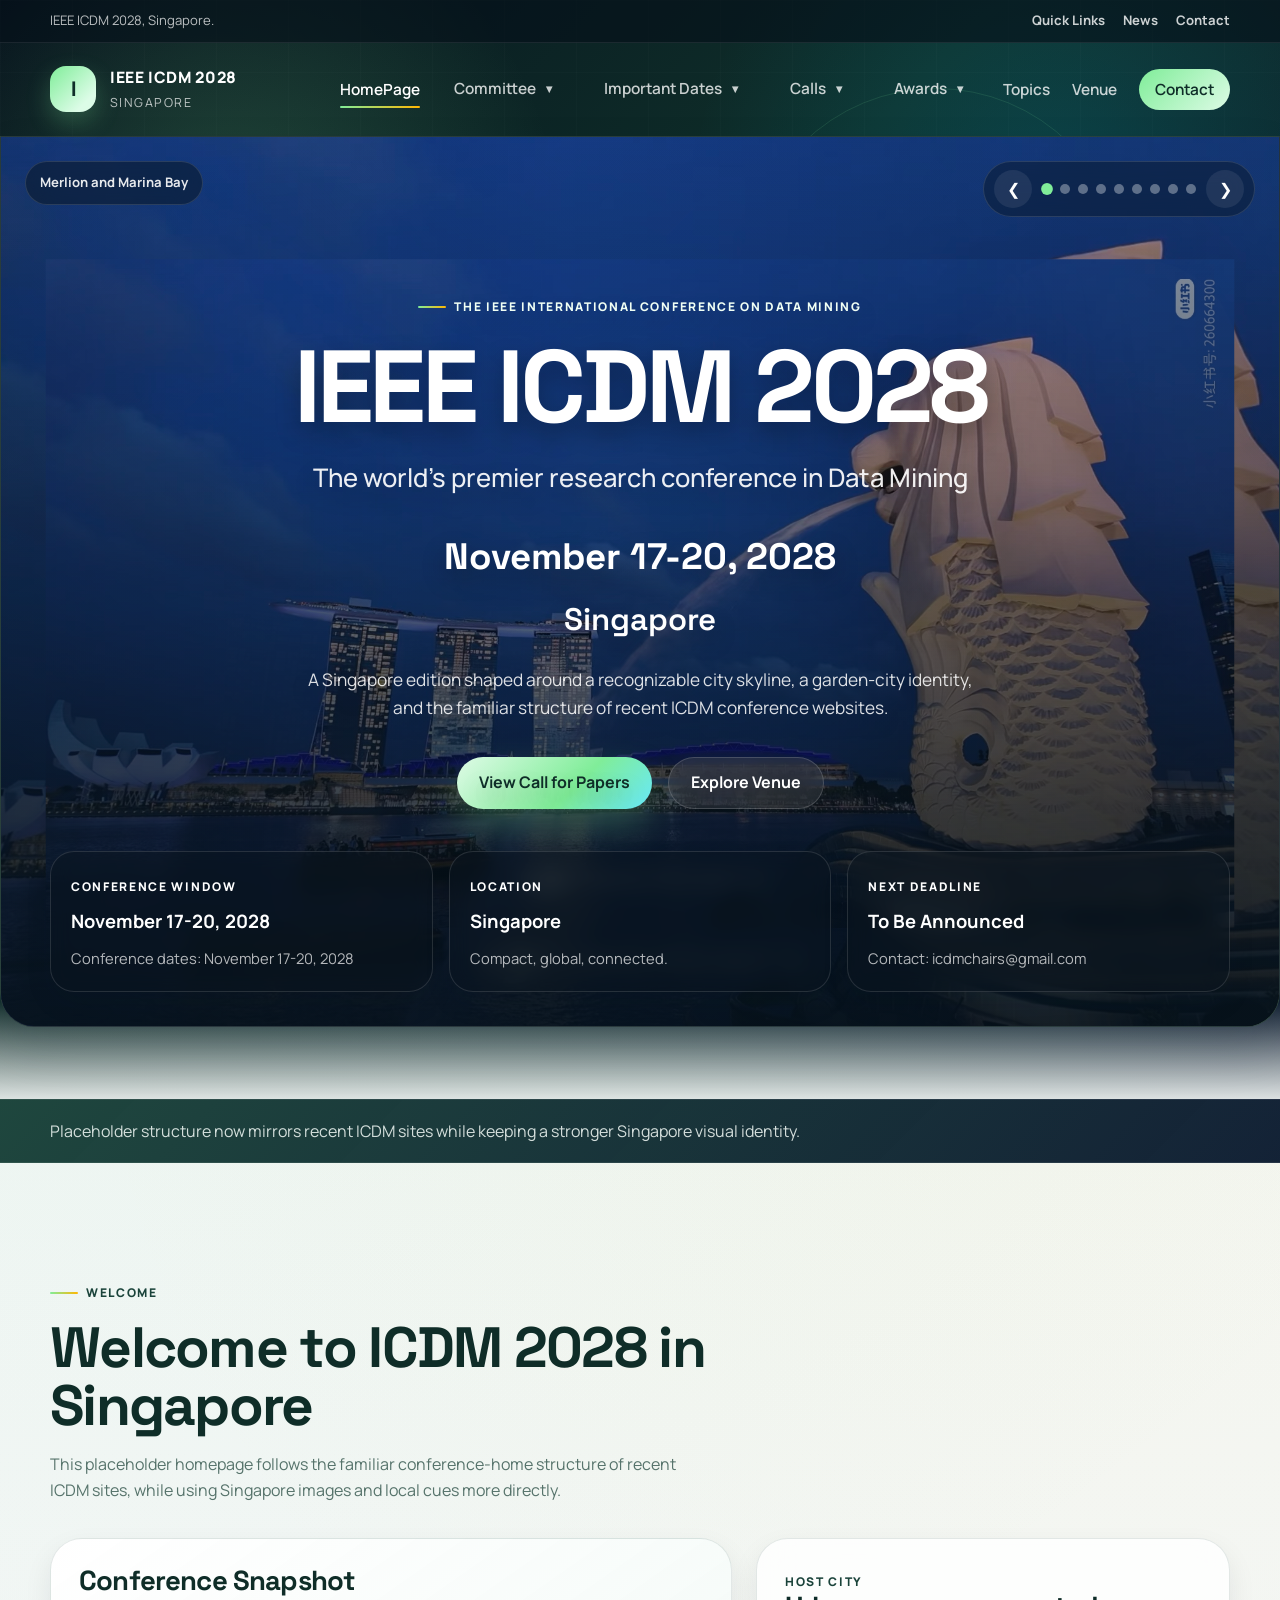
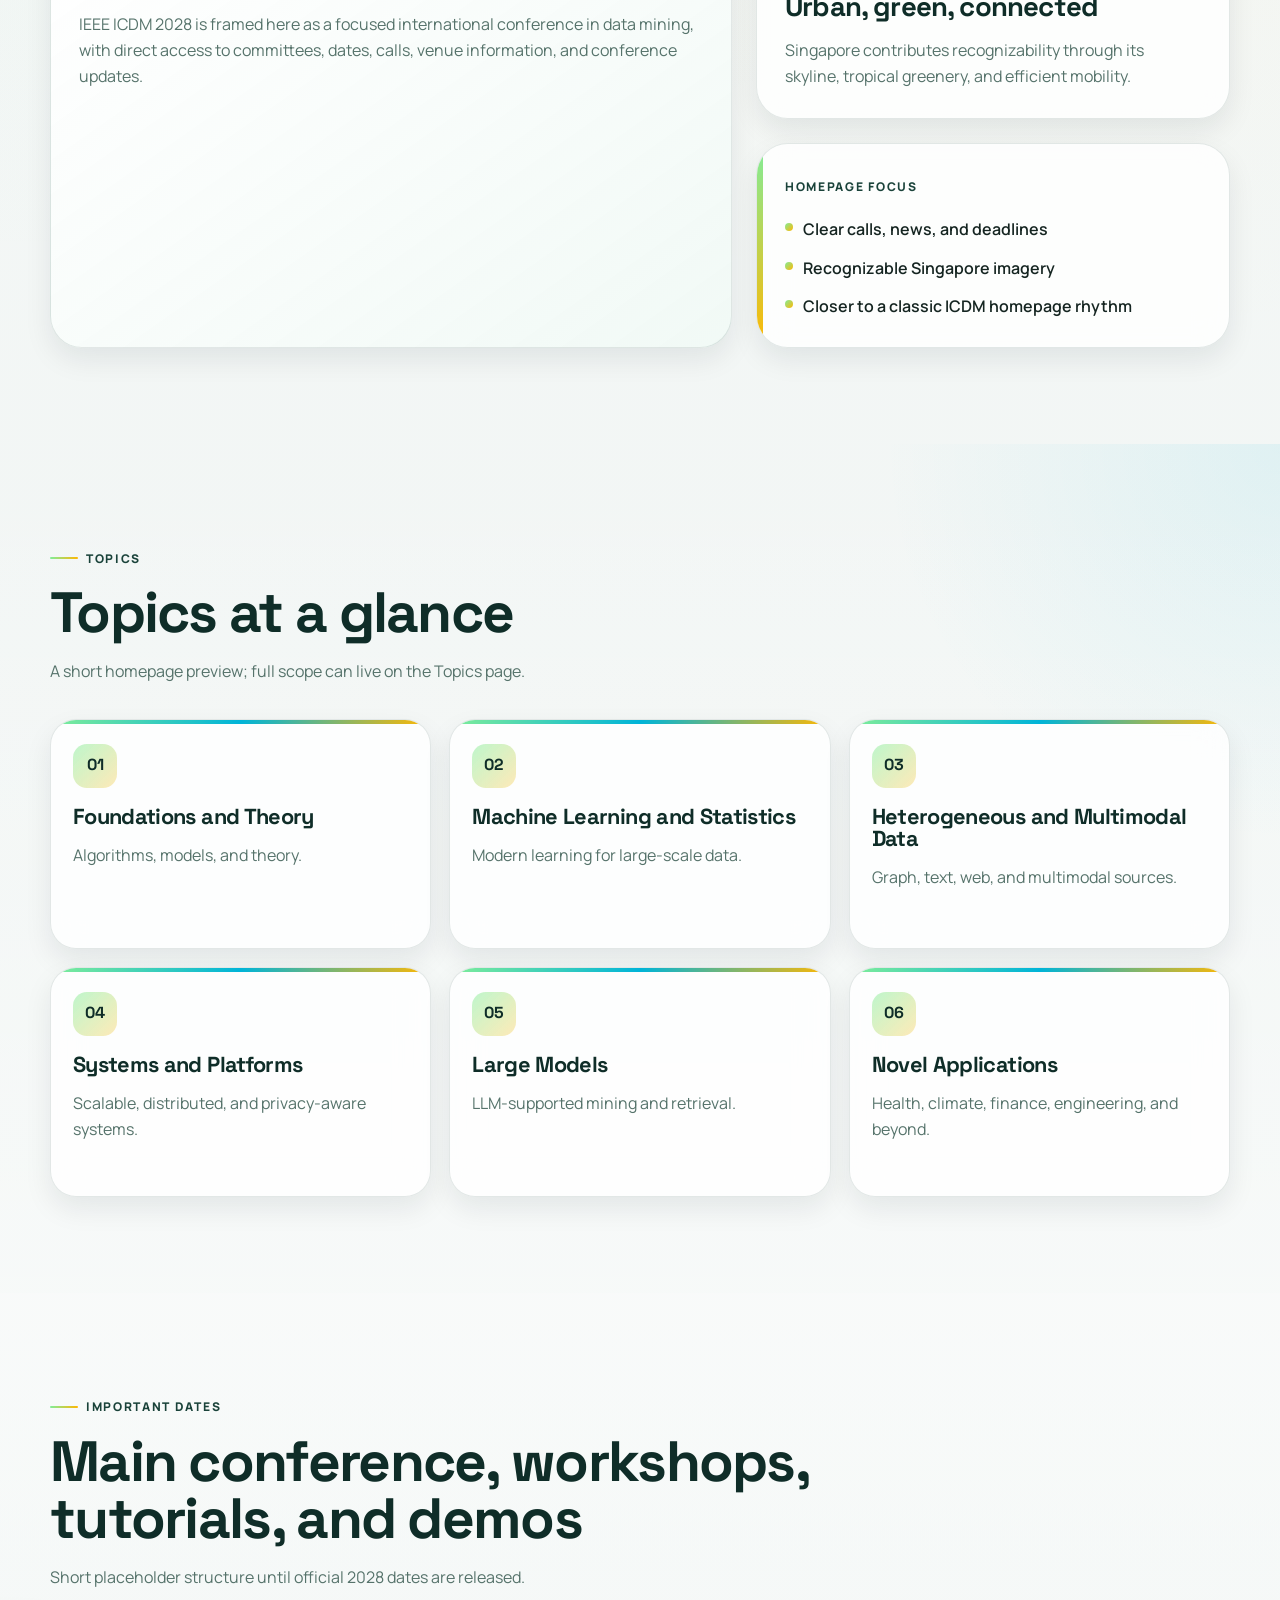
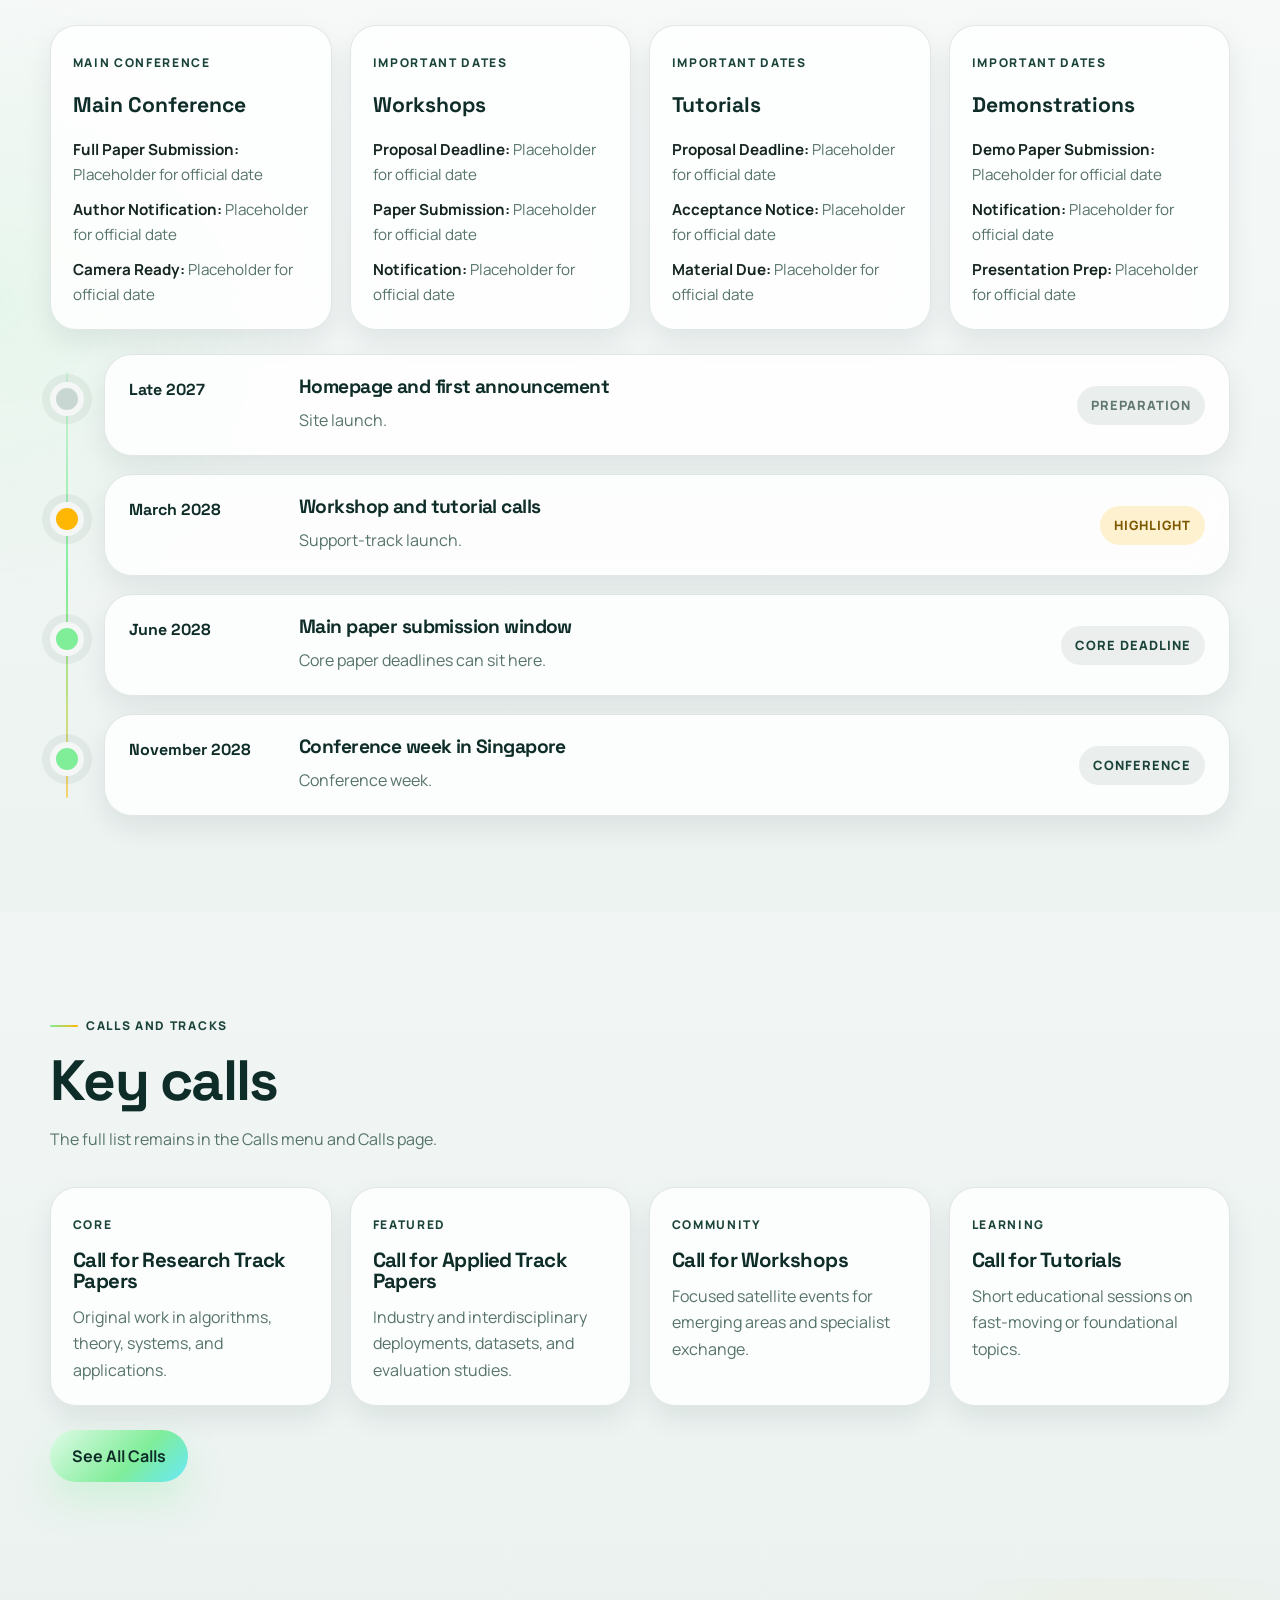
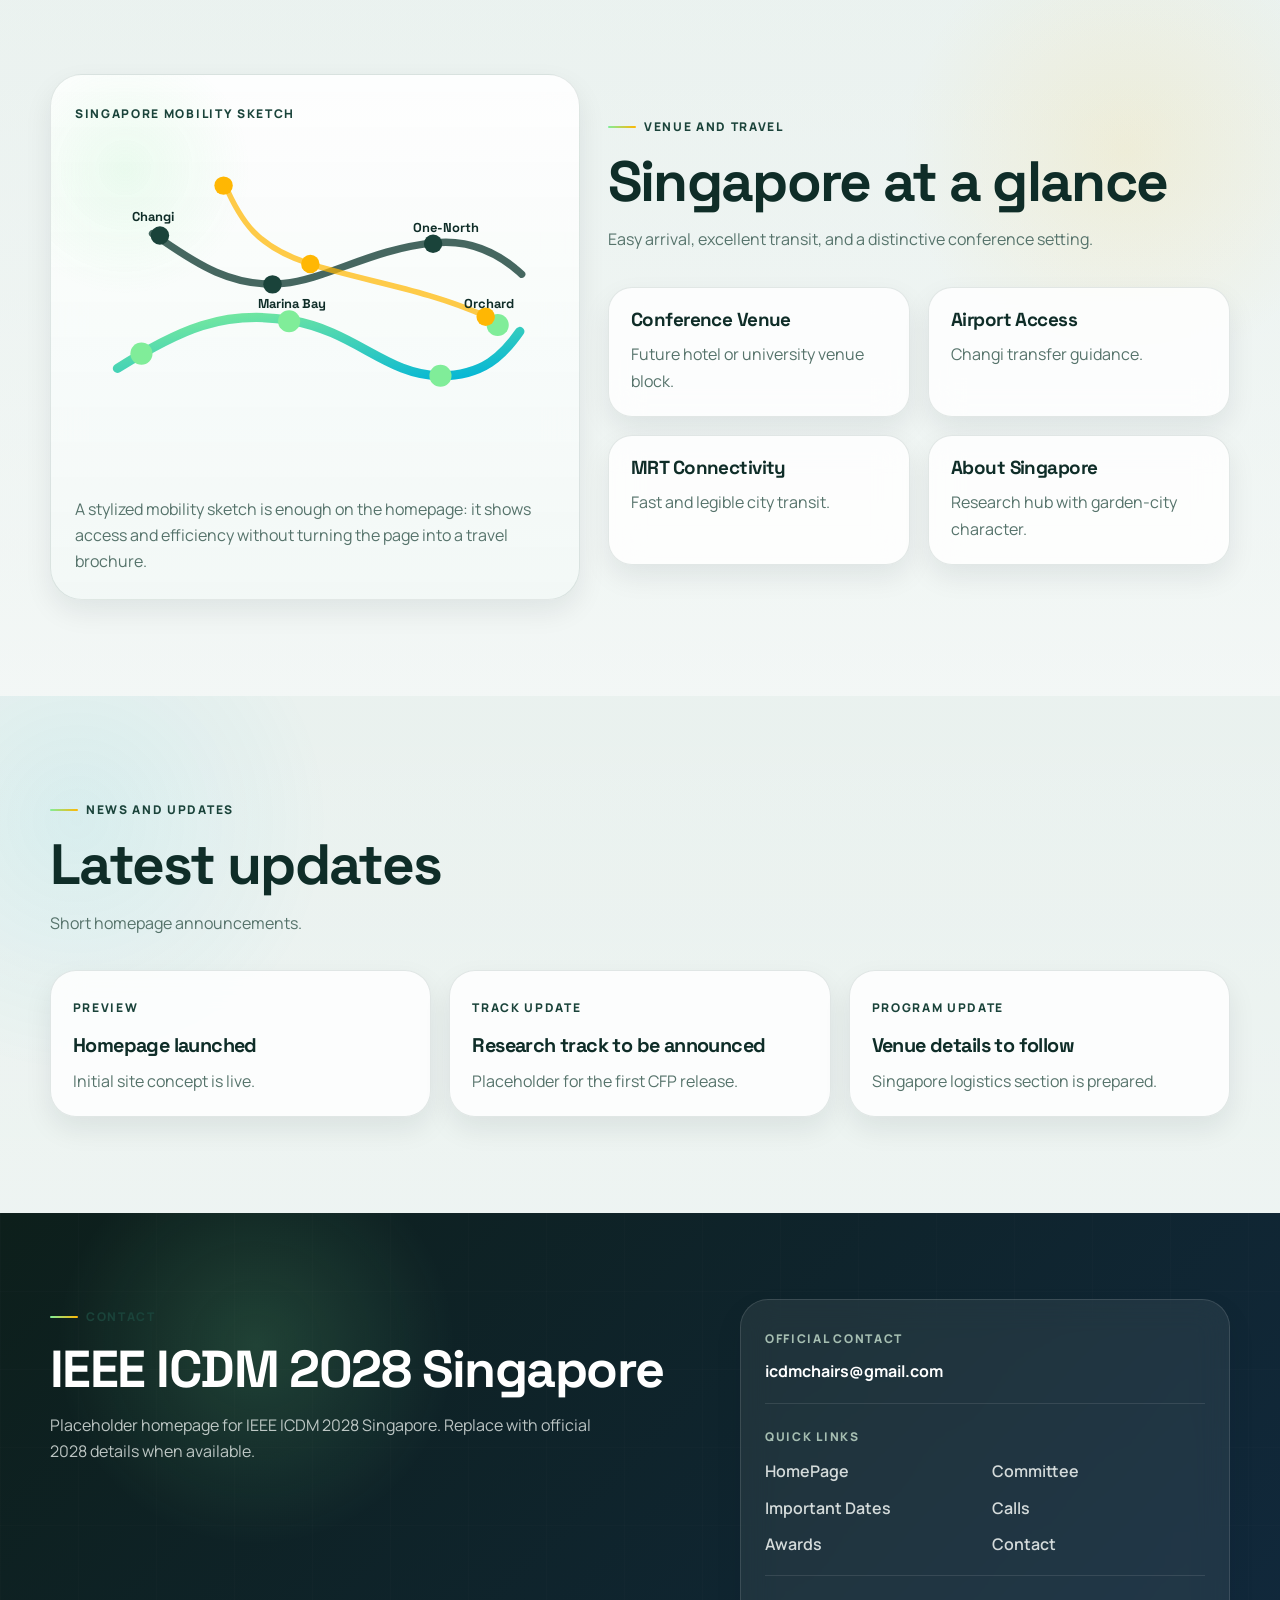
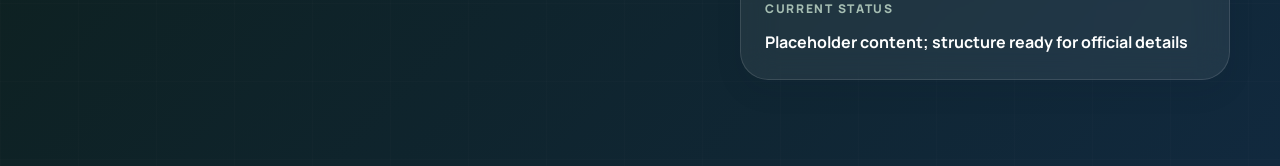
==== commit 53690b9b: "Add files via upload 更新日期和邮箱" ====
--- a/index.html
+++ b/index.html
@@ -177,7 +177,7 @@
               <h1>IEEE ICDM 2028</h1>
               <p class="hero-tagline">The world's premier research conference in Data Mining</p>
               <div class="hero-place">
-                <strong>November 2028</strong>
+                <strong>November 17-20, 2028</strong>
                 <span>Singapore</span>
               </div>
               <p class="hero-lead">
@@ -191,8 +191,8 @@
             <div class="hero-stats">
               <article class="stat-card">
                 <span class="stat-label">Conference Window</span>
-                <strong>November 2028</strong>
-                <p>Preliminary planning window.</p>
+                <strong>November 17-20, 2028</strong>
+                <p>Conference dates: November 17-20, 2028</p>
               </article>
               <article class="stat-card">
                 <span class="stat-label">Location</span>
@@ -202,7 +202,7 @@
               <article class="stat-card stat-card-highlight">
                 <span class="stat-label">Next Deadline</span>
                 <strong>To Be Announced</strong>
-                <p>Official 2028 dates pending.</p>
+                <p>Contact: icdmchairs@gmail.com</p>
               </article>
             </div>
           </div>
@@ -482,7 +482,7 @@
         <div class="footer-panel">
           <div class="footer-item">
             <span class="footer-label">Official Contact</span>
-            <strong>icdm2028@conference-placeholder.org</strong>
+            <strong>icdmchairs@gmail.com</strong>
           </div>
           <div class="footer-item">
             <span class="footer-label">Quick Links</span>
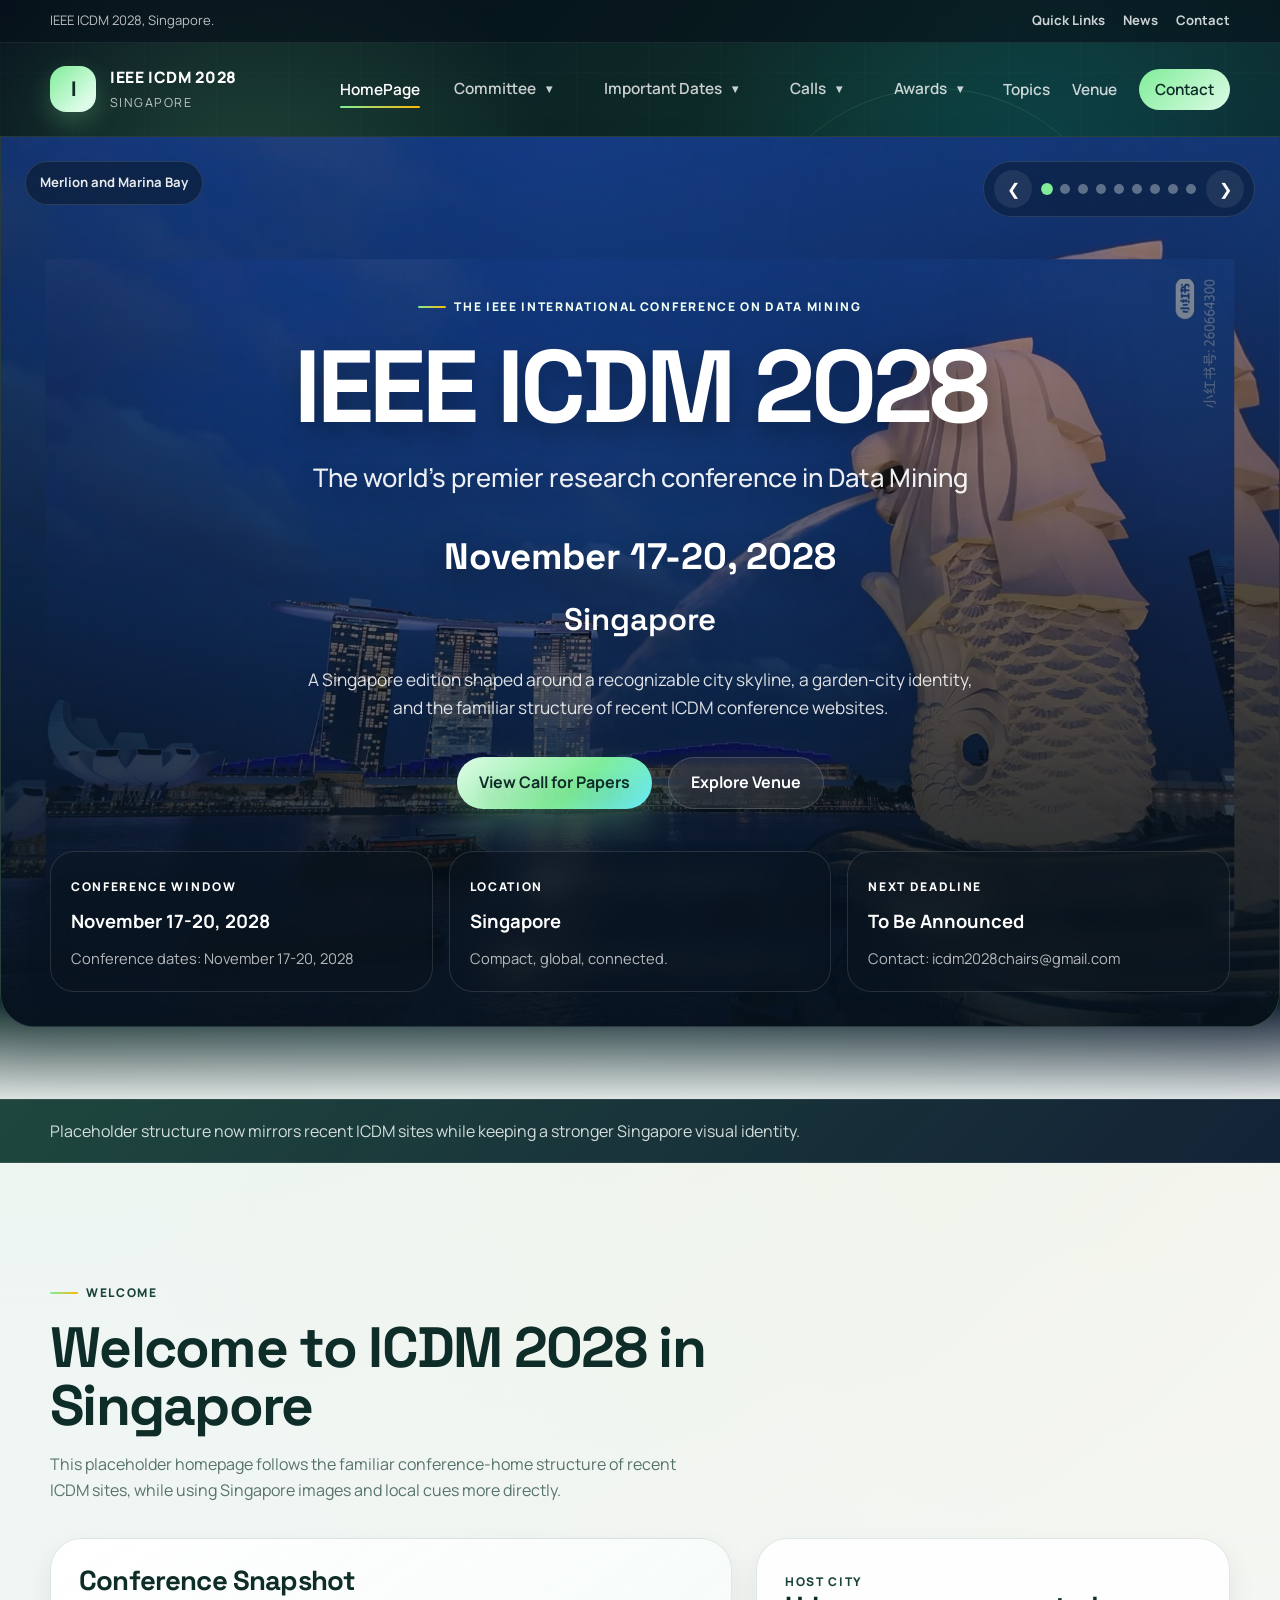
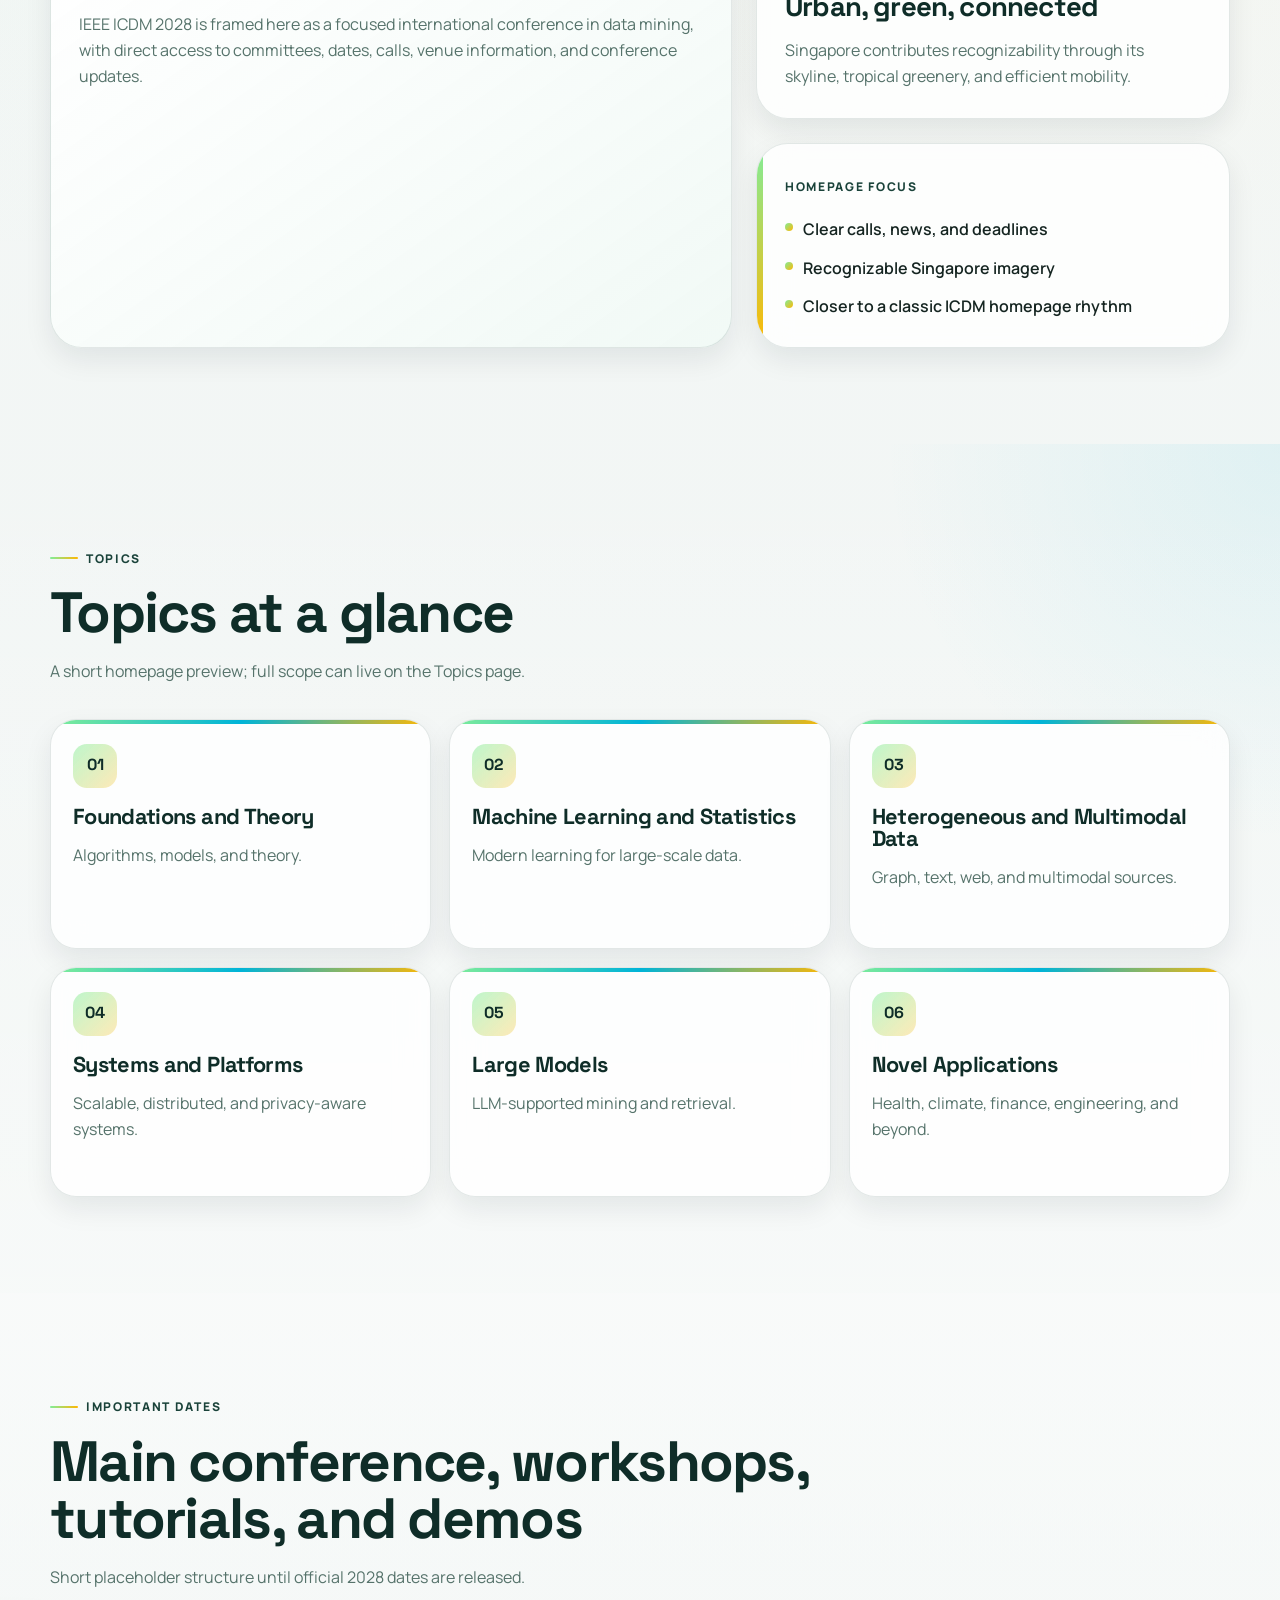
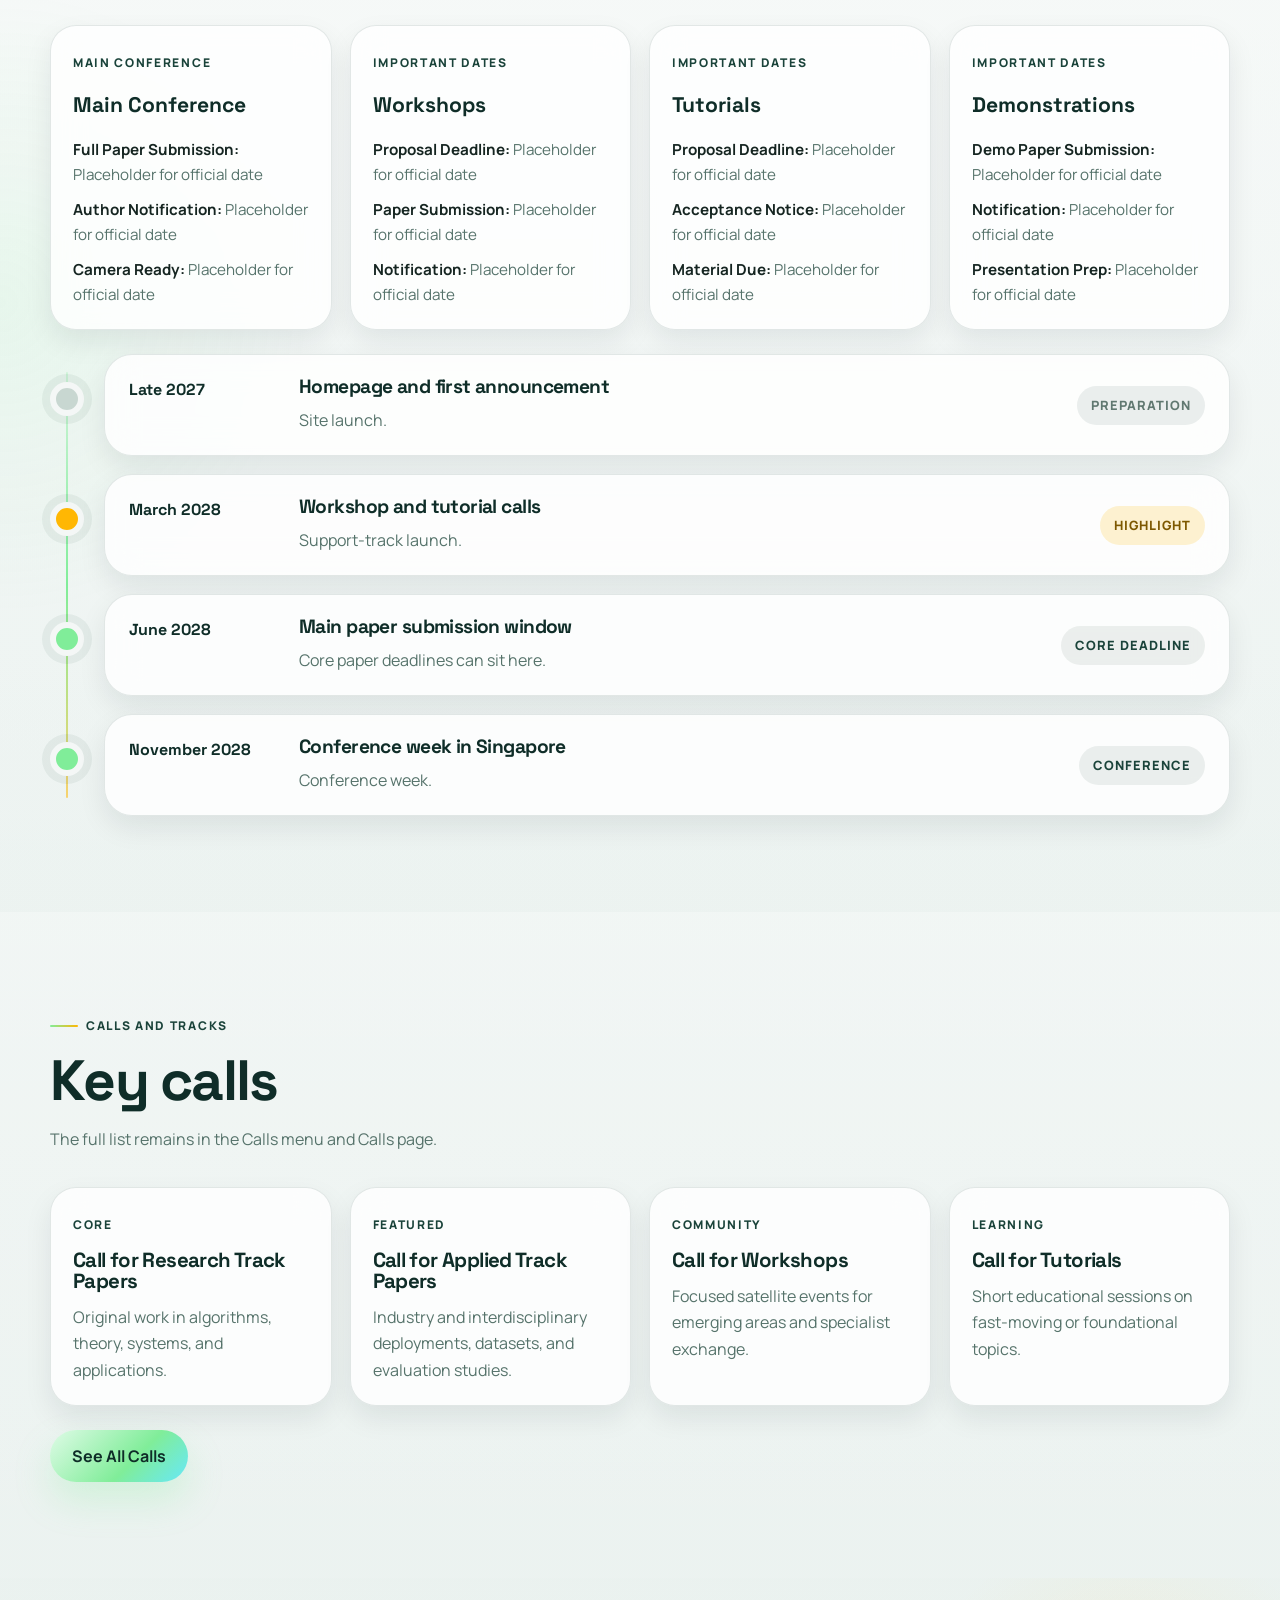
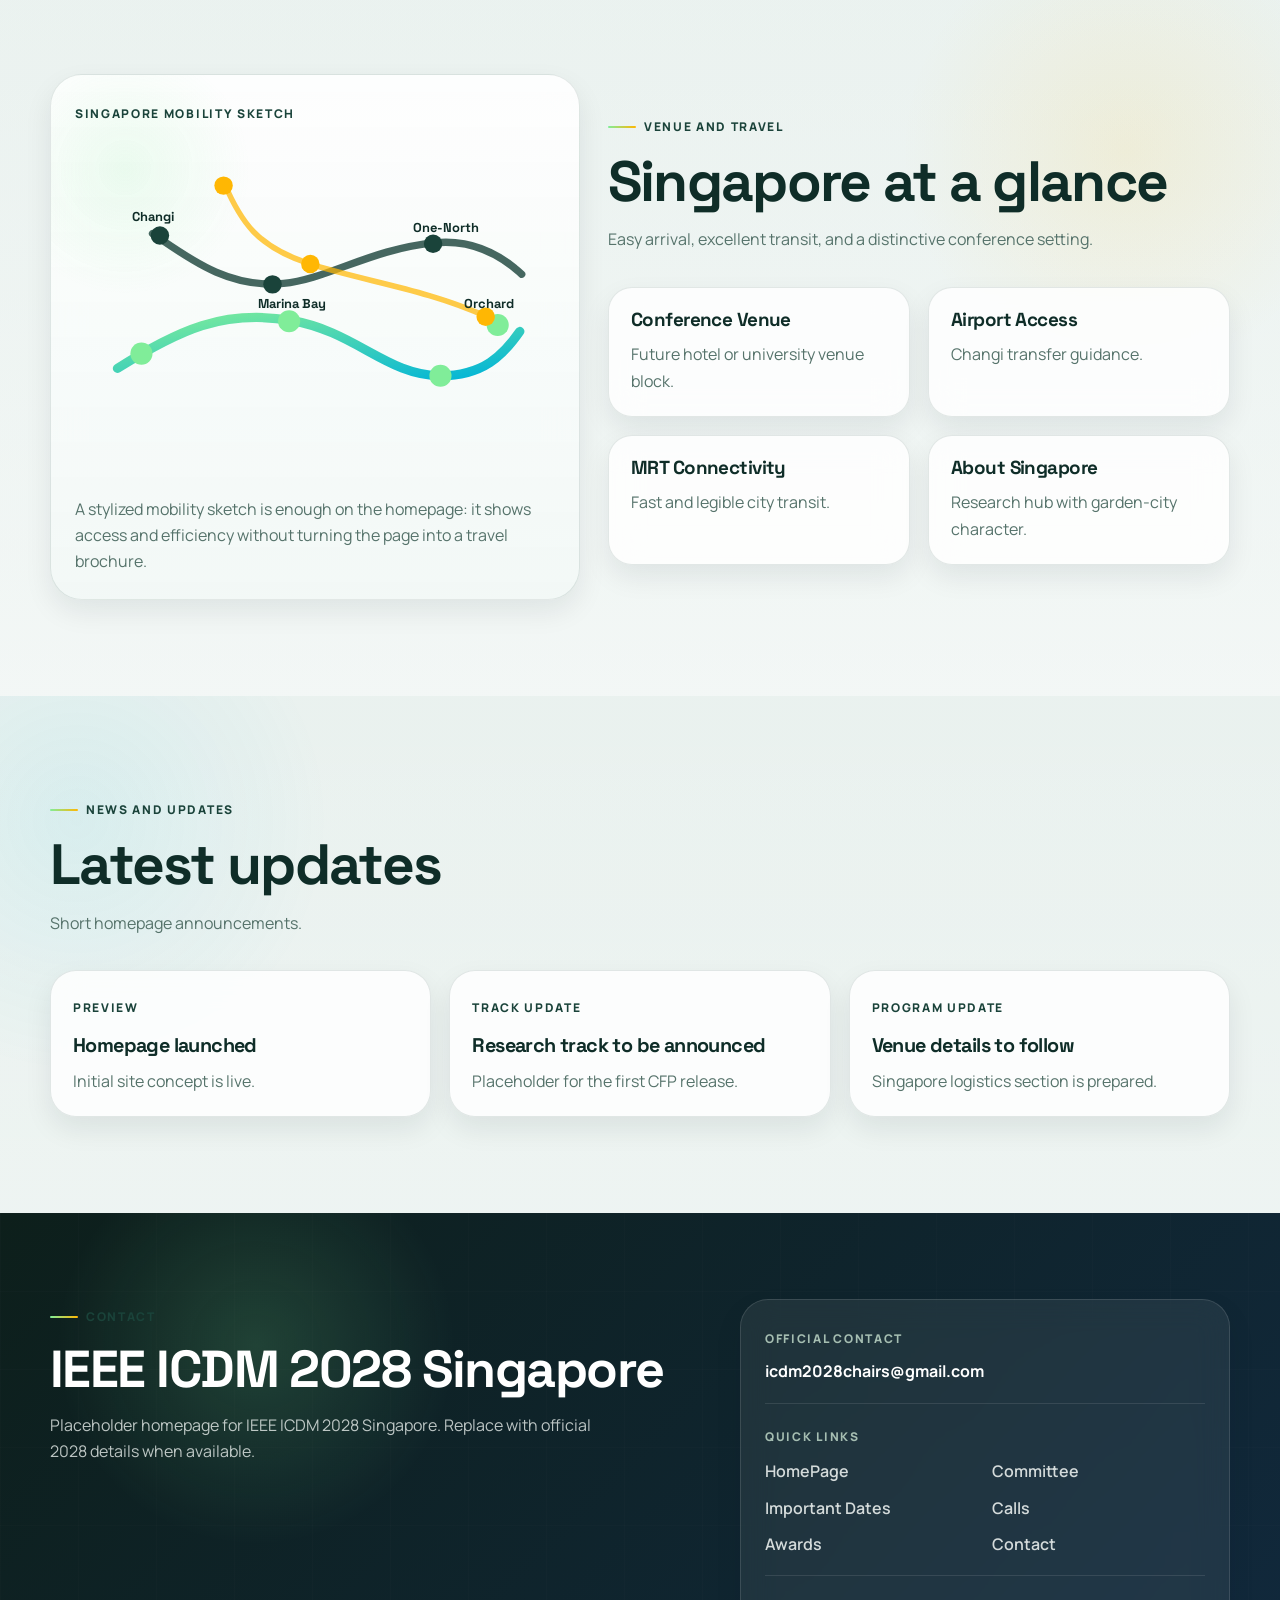
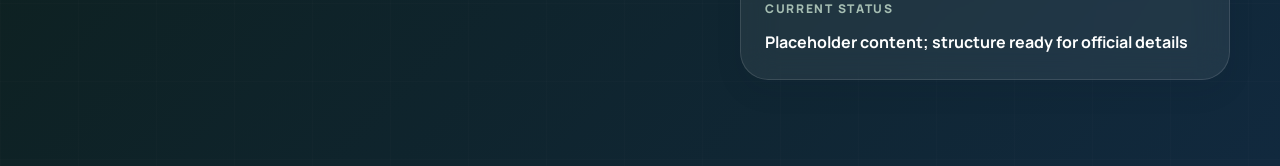
==== commit a6c75f34: "Add files via upload" ====
--- a/index.html
+++ b/index.html
@@ -202,7 +202,7 @@
               <article class="stat-card stat-card-highlight">
                 <span class="stat-label">Next Deadline</span>
                 <strong>To Be Announced</strong>
-                <p>Contact: icdmchairs@gmail.com</p>
+                <p>Contact: icdm2028chairs@gmail.com</p>
               </article>
             </div>
           </div>
@@ -482,7 +482,7 @@
         <div class="footer-panel">
           <div class="footer-item">
             <span class="footer-label">Official Contact</span>
-            <strong>icdmchairs@gmail.com</strong>
+            <strong>icdm2028chairs@gmail.com</strong>
           </div>
           <div class="footer-item">
             <span class="footer-label">Quick Links</span>
